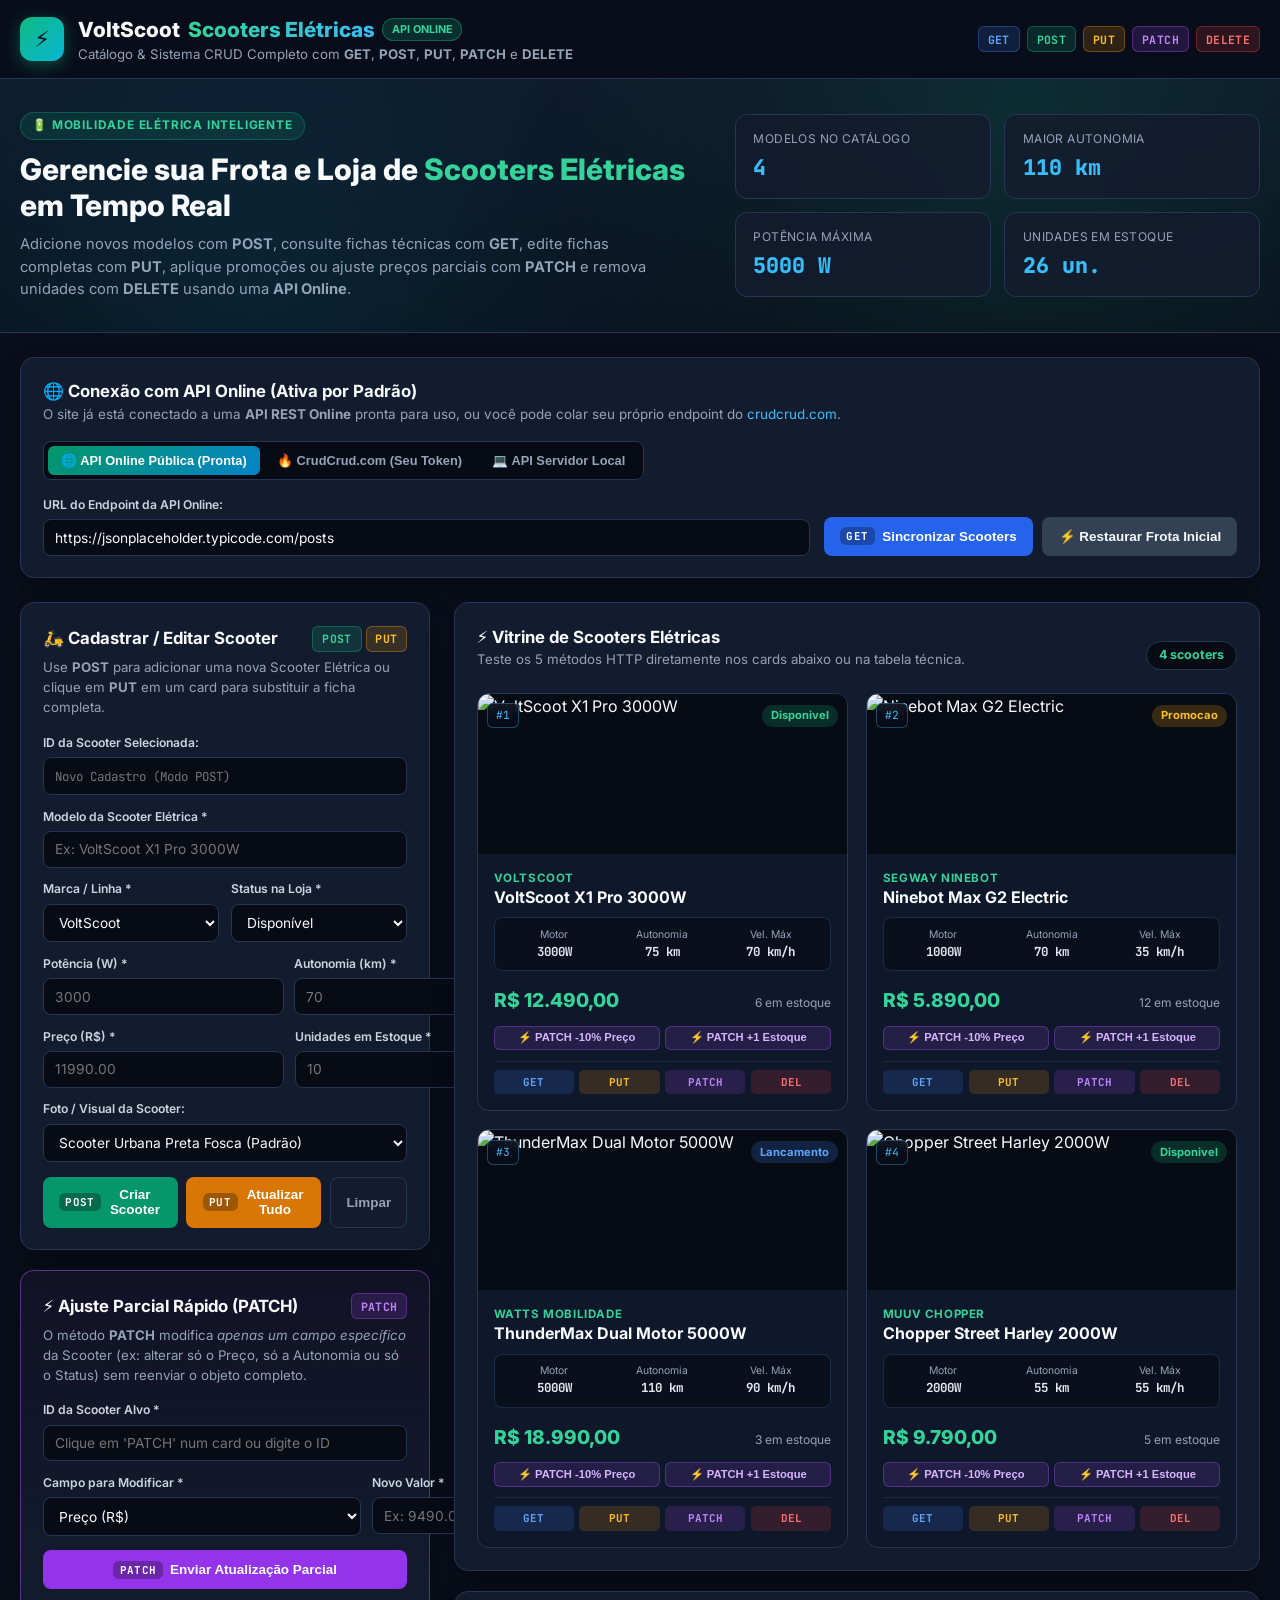
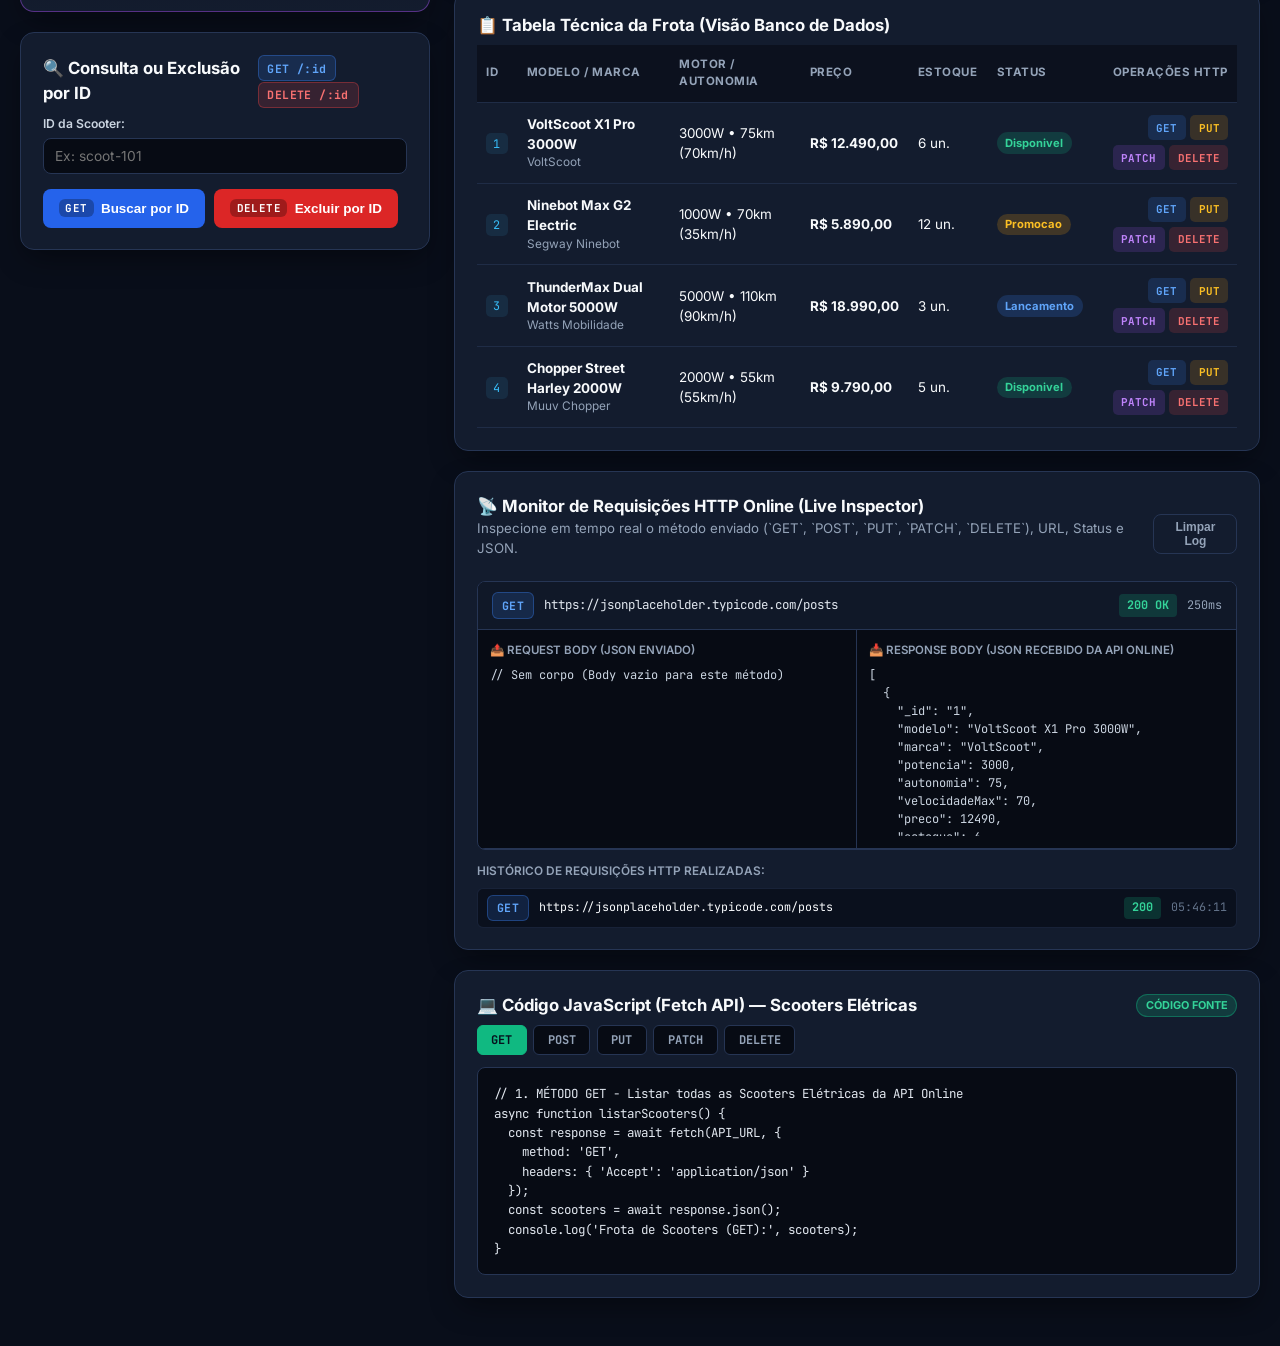
==== index.html @ 4dda9c73 "comitei" ====
<!DOCTYPE html>
<html lang="pt-BR">
<head>
  <meta charset="UTF-8" />
  <meta name="viewport" content="width=device-width, initial-scale=1.0" />
  <title>VoltScoot ⚡ Scooters Elétricas | CRUD Online (GET, POST, PUT, PATCH, DELETE)</title>
  <link rel="stylesheet" href="style.css" />
  <link rel="preconnect" href="https://fonts.googleapis.com">
  <link rel="preconnect" href="https://fonts.gstatic.com" crossorigin>
  <link href="https://fonts.googleapis.com/css2?family=Inter:wght@400;500;600;700;800&family=JetBrains+Mono:wght@400;500;600;700&display=swap" rel="stylesheet">
</head>
<body>
  <!-- Cabeçalho do Site de Scooters Elétricas -->
  <header class="topbar">
    <div class="container topbar-inner">
      <div class="brand">
        <div class="brand-logo">⚡</div>
        <div>
          <h1>VoltScoot <span class="brand-highlight">Scooters Elétricas</span> <span class="subtitle-badge">API ONLINE</span></h1>
          <p class="brand-desc">Catálogo & Sistema CRUD Completo com <strong>GET</strong>, <strong>POST</strong>, <strong>PUT</strong>, <strong>PATCH</strong> e <strong>DELETE</strong></p>
        </div>
      </div>
      <div class="method-pills">
        <span class="badge badge-get" title="Listar / Buscar Scooter">GET</span>
        <span class="badge badge-post" title="Cadastrar Nova Scooter">POST</span>
        <span class="badge badge-put" title="Atualizar Scooter Completa">PUT</span>
        <span class="badge badge-patch" title="Atualizar Apenas 1 Campo">PATCH</span>
        <span class="badge badge-delete" title="Excluir Scooter">DELETE</span>
      </div>
    </div>
  </header>

  <!-- Hero Section: Scooters Elétricas + Indicadores -->
  <section class="hero-banner">
    <div class="container hero-grid">
      <div class="hero-text">
        <span class="hero-tag">🔋 MOBILIDADE ELÉTRICA INTELIGENTE</span>
        <h2>Gerencie sua Frota e Loja de <span>Scooters Elétricas</span> em Tempo Real</h2>
        <p>
          Adicione novos modelos com <strong>POST</strong>, consulte fichas técnicas com <strong>GET</strong>, edite fichas completas com <strong>PUT</strong>, aplique promoções ou ajuste preços parciais com <strong>PATCH</strong> e remova unidades com <strong>DELETE</strong> usando uma <strong>API Online</strong>.
        </p>
      </div>
      <div class="hero-stats">
        <div class="stat-box">
          <span class="stat-label">Modelos no Catálogo</span>
          <strong class="stat-value" id="statTotalModelos">0</strong>
        </div>
        <div class="stat-box">
          <span class="stat-label">Maior Autonomia</span>
          <strong class="stat-value" id="statMaxAutonomia">0 km</strong>
        </div>
        <div class="stat-box">
          <span class="stat-label">Potência Máxima</span>
          <strong class="stat-value" id="statMaxPotencia">0 W</strong>
        </div>
        <div class="stat-box">
          <span class="stat-label">Unidades em Estoque</span>
          <strong class="stat-value" id="statTotalEstoque">0 un.</strong>
        </div>
      </div>
    </div>
  </section>

  <main class="container main-content">
    <!-- Painel de Configuração da API Online -->
    <section class="card config-card">
      <div class="config-header">
        <div>
          <h2>🌐 Conexão com API Online (Ativa por Padrão)</h2>
          <p>O site já está conectado a uma <strong>API REST Online</strong> pronta para uso, ou você pode colar seu próprio endpoint do <a href="https://crudcrud.com" target="_blank" rel="noopener">crudcrud.com</a>.</p>
        </div>
        <div class="mode-selector">
          <button type="button" class="mode-btn active" id="btnModeOnline" onclick="selecionarModoAPI('online')">
            🌐 API Online Pública (Pronta)
          </button>
          <button type="button" class="mode-btn" id="btnModeCrudCrud" onclick="selecionarModoAPI('crudcrud')">
            🔥 CrudCrud.com (Seu Token)
          </button>
          <button type="button" class="mode-btn" id="btnModeLocal" onclick="selecionarModoAPI('local')">
            💻 API Servidor Local
          </button>
        </div>
      </div>

      <div class="config-controls">
        <div class="input-group url-group">
          <label for="apiUrlInput">URL do Endpoint da API Online:</label>
          <input
            type="text"
            id="apiUrlInput"
            value="https://jsonplaceholder.typicode.com/posts"
            placeholder="Ex: https://crudcrud.com/api/SEU_TOKEN_AQUI/scooters"
          />
        </div>
        <div class="config-actions">
          <button type="button" class="btn btn-get" onclick="executarGETTodos()">
            <span class="badge badge-get">GET</span> Sincronizar Scooters
          </button>
          <button type="button" class="btn btn-secondary" onclick="popularScootersExemplo()">
            ⚡ Restaurar Frota Inicial
          </button>
        </div>
      </div>

      <div id="crudcrudHelp" class="help-banner hidden">
        <strong>🔥 Como usar sua chave do CrudCrud.com:</strong>
        1. Abra <a href="https://crudcrud.com" target="_blank" rel="noopener">https://crudcrud.com</a> e copie a URL gerada automaticamente.
        2. Cole no campo acima adicionando <code>/scooters</code> ao final (ex: <code>https://crudcrud.com/api/9f8e7d6c5b.../scooters</code>).
        3. Clique em <strong>⚡ Restaurar Frota Inicial</strong> para cadastrar as Scooters Elétricas na nuvem via <code>POST</code>!
      </div>
    </section>

    <!-- Grid Principal: Formulários à esquerda + Catálogo de Scooters e Console à direita -->
    <div class="workspace-grid">
      <!-- Coluna Esquerda: Operações POST, PUT, PATCH, GET ID, DELETE -->
      <div class="forms-column">
        
        <!-- Card 1: POST & PUT (Cadastrar ou Atualizar Scooter Completa) -->
        <section class="card">
          <div class="card-header">
            <h2>🛵 Cadastrar / Editar Scooter</h2>
            <div class="header-badges">
              <span class="badge badge-post">POST</span>
              <span class="badge badge-put">PUT</span>
            </div>
          </div>
          <p class="card-subtitle">
            Use <strong>POST</strong> para adicionar uma nova Scooter Elétrica ou clique em <strong>PUT</strong> em um card para substituir a ficha completa.
          </p>

          <form id="crudForm" onsubmit="event.preventDefault()">
            <input type="hidden" id="itemId" />

            <div class="form-row">
              <div class="input-group">
                <label for="idDisplay">ID da Scooter Selecionada:</label>
                <input type="text" id="idDisplay" placeholder="Novo Cadastro (Modo POST)" readonly class="readonly-input" />
              </div>
            </div>

            <div class="form-row">
              <div class="input-group">
                <label for="modelo">Modelo da Scooter Elétrica *</label>
                <input type="text" id="modelo" placeholder="Ex: VoltScoot X1 Pro 3000W" required />
              </div>
            </div>

            <div class="form-row two-cols">
              <div class="input-group">
                <label for="marca">Marca / Linha *</label>
                <select id="marca" required>
                  <option value="VoltScoot">VoltScoot</option>
                  <option value="Xiaomi Mi Electric">Xiaomi Mi Electric</option>
                  <option value="Segway Ninebot">Segway Ninebot</option>
                  <option value="Watts Mobilidade">Watts Mobilidade</option>
                  <option value="Muuv Chopper">Muuv Chopper</option>
                </select>
              </div>
              <div class="input-group">
                <label for="status">Status na Loja *</label>
                <select id="status" required>
                  <option value="Disponivel">Disponível</option>
                  <option value="Promocao">Em Promoção</option>
                  <option value="Lancamento">Lançamento</option>
                  <option value="Esgotada">Esgotada</option>
                </select>
              </div>
            </div>

            <div class="form-row three-cols">
              <div class="input-group">
                <label for="potencia">Potência (W) *</label>
                <input type="number" id="potencia" step="50" min="100" placeholder="3000" required />
              </div>
              <div class="input-group">
                <label for="autonomia">Autonomia (km) *</label>
                <input type="number" id="autonomia" step="1" min="5" placeholder="70" required />
              </div>
              <div class="input-group">
                <label for="velocidadeMax">Vel. Máx (km/h) *</label>
                <input type="number" id="velocidadeMax" step="1" min="10" placeholder="75" required />
              </div>
            </div>

            <div class="form-row two-cols">
              <div class="input-group">
                <label for="preco">Preço (R$) *</label>
                <input type="number" id="preco" step="0.01" min="0" placeholder="11990.00" required />
              </div>
              <div class="input-group">
                <label for="estoque">Unidades em Estoque *</label>
                <input type="number" id="estoque" step="1" min="0" placeholder="10" required />
              </div>
            </div>

            <div class="form-row">
              <div class="input-group">
                <label for="imagem">Foto / Visual da Scooter:</label>
                <select id="imagem">
                  <option value="https://images.unsplash.com/photo-1558981806-ec527fa84c39?auto=format&fit=crop&w=700&q=80">Scooter Urbana Preta Fosca (Padrão)</option>
                  <option value="https://images.unsplash.com/photo-1571068316344-75bc76f77890?auto=format&fit=crop&w=700&q=80">Patinete / Scooter Compacta Street</option>
                  <option value="https://images.unsplash.com/photo-1568772585407-9361f9bf3a87?auto=format&fit=crop&w=700&q=80">Scooter Esportiva Alta Potência</option>
                  <option value="https://images.unsplash.com/photo-1591637333184-19aa84b3e01f?auto=format&fit=crop&w=700&q=80">Scooter Retrô Elétrica</option>
                </select>
              </div>
            </div>

            <div class="form-actions">
              <button type="button" class="btn btn-post" onclick="executarPOST()">
                <span class="badge badge-post">POST</span> Criar Scooter
              </button>
              <button type="button" class="btn btn-put" onclick="executarPUT()">
                <span class="badge badge-put">PUT</span> Atualizar Tudo
              </button>
              <button type="button" class="btn btn-ghost" onclick="limparFormulario()">
                Limpar
              </button>
            </div>
          </form>
        </section>

        <!-- Card 2: PATCH (Atualização Parcial de 1 Campo da Scooter) -->
        <section class="card patch-card">
          <div class="card-header">
            <h2>⚡ Ajuste Parcial Rápido (PATCH)</h2>
            <span class="badge badge-patch">PATCH</span>
          </div>
          <p class="card-subtitle">
            O método <strong>PATCH</strong> modifica <em>apenas um campo específico</em> da Scooter (ex: alterar só o Preço, só a Autonomia ou só o Status) sem reenviar o objeto completo.
          </p>

          <form id="patchForm" onsubmit="event.preventDefault(); executarPATCH();">
            <div class="form-row">
              <div class="input-group">
                <label for="patchId">ID da Scooter Alvo *</label>
                <input type="text" id="patchId" placeholder="Clique em 'PATCH' num card ou digite o ID" required />
              </div>
            </div>

            <div class="form-row two-cols">
              <div class="input-group">
                <label for="patchCampo">Campo para Modificar *</label>
                <select id="patchCampo" onchange="atualizarPlaceholderPatch()">
                  <option value="preco">Preço (R$)</option>
                  <option value="estoque">Estoque (Unidades)</option>
                  <option value="status">Status (Disponivel / Promocao / Esgotada)</option>
                  <option value="autonomia">Autonomia da Bateria (km)</option>
                  <option value="potencia">Potência do Motor (W)</option>
                  <option value="velocidadeMax">Velocidade Máxima (km/h)</option>
                  <option value="modelo">Nome do Modelo</option>
                </select>
              </div>
              <div class="input-group">
                <label for="patchValor">Novo Valor *</label>
                <input type="text" id="patchValor" placeholder="Ex: 9490.00" required />
              </div>
            </div>

            <div class="form-actions">
              <button type="submit" class="btn btn-patch full-width">
                <span class="badge badge-patch">PATCH</span> Enviar Atualização Parcial
              </button>
            </div>
          </form>
        </section>

        <!-- Card 3: Busca GET por ID e Exclusão DELETE por ID -->
        <section class="card">
          <div class="card-header">
            <h2>🔍 Consulta ou Exclusão por ID</h2>
            <div class="header-badges">
              <span class="badge badge-get">GET /:id</span>
              <span class="badge badge-delete">DELETE /:id</span>
            </div>
          </div>
          <div class="form-row">
            <div class="input-group">
              <label for="buscaIdInput">ID da Scooter:</label>
              <input type="text" id="buscaIdInput" placeholder="Ex: scoot-101" />
            </div>
          </div>
          <div class="form-actions">
            <button type="button" class="btn btn-get" onclick="executarGETPorId()">
              <span class="badge badge-get">GET</span> Buscar por ID
            </button>
            <button type="button" class="btn btn-delete" onclick="executarDELETEPorInput()">
              <span class="badge badge-delete">DELETE</span> Excluir por ID
            </button>
          </div>
        </section>
      </div>

      <!-- Coluna Direita: Vitrine de Scooters Elétricas + Tabela + Console HTTP -->
      <div class="data-column">
        
        <!-- Vitrine de Cards das Scooters Elétricas -->
        <section class="card">
          <div class="card-header">
            <div>
              <h2>⚡ Vitrine de Scooters Elétricas</h2>
              <p class="card-subtitle">Teste os 5 métodos HTTP diretamente nos cards abaixo ou na tabela técnica.</p>
            </div>
            <span class="counter-pill" id="totalRegistros">0 scooters</span>
          </div>

          <div id="scootersGrid" class="scooters-grid">
            <!-- Renderizado dinamicamente via JS -->
          </div>
        </section>

        <!-- Tabela Técnica Resumida -->
        <section class="card table-card">
          <div class="card-header">
            <h2>📋 Tabela Técnica da Frota (Visão Banco de Dados)</h2>
          </div>
          <div class="table-responsive">
            <table class="crud-table">
              <thead>
                <tr>
                  <th>ID</th>
                  <th>Modelo / Marca</th>
                  <th>Motor / Autonomia</th>
                  <th>Preço</th>
                  <th>Estoque</th>
                  <th>Status</th>
                  <th class="text-right">Operações HTTP</th>
                </tr>
              </thead>
              <tbody id="tabelaCorpo">
                <tr>
                  <td colspan="7" class="empty-state">Carregando frota de scooters...</td>
                </tr>
              </tbody>
            </table>
          </div>
        </section>

        <!-- Inspetor / Console de Requisições HTTP Online -->
        <section class="card console-card">
          <div class="card-header">
            <div>
              <h2>📡 Monitor de Requisições HTTP Online (Live Inspector)</h2>
              <p class="card-subtitle">Inspecione em tempo real o método enviado (`GET`, `POST`, `PUT`, `PATCH`, `DELETE`), URL, Status e JSON.</p>
            </div>
            <button type="button" class="btn btn-ghost btn-sm" onclick="limparLogHTTP()">Limpar Log</button>
          </div>

          <div class="http-inspector">
            <div class="http-meta">
              <span class="badge badge-get" id="logMethod">GET</span>
              <code class="http-url" id="logUrl">https://...</code>
              <span class="http-status status-ok" id="logStatus">200 OK</span>
              <span class="http-time" id="logTime">0ms</span>
            </div>
            <div class="http-panes">
              <div class="http-pane">
                <div class="pane-title">📤 Request Body (JSON Enviado)</div>
                <pre id="logReqBody">// Nenhuma requisição com body enviada ainda</pre>
              </div>
              <div class="http-pane">
                <div class="pane-title">📥 Response Body (JSON Recebido da API Online)</div>
                <pre id="logResBody">// Aguardando resposta...</pre>
              </div>
            </div>
          </div>

          <div class="history-header">Histórico de Requisições HTTP Realizadas:</div>
          <div class="http-history" id="httpHistoryList"></div>
        </section>

        <!-- Aba de Código JavaScript dos 5 Métodos -->
        <section class="card code-reference-card">
          <div class="card-header">
            <h2>💻 Código JavaScript (Fetch API) — Scooters Elétricas</h2>
            <span class="subtitle-badge">Código Fonte</span>
          </div>
          <div class="code-tabs">
            <button class="code-tab active" onclick="mostrarCodigoExemplo('GET', this)">GET</button>
            <button class="code-tab" onclick="mostrarCodigoExemplo('POST', this)">POST</button>
            <button class="code-tab" onclick="mostrarCodigoExemplo('PUT', this)">PUT</button>
            <button class="code-tab" onclick="mostrarCodigoExemplo('PATCH', this)">PATCH</button>
            <button class="code-tab" onclick="mostrarCodigoExemplo('DELETE', this)">DELETE</button>
          </div>
          <pre class="code-preview" id="codePreviewBox"></pre>
        </section>
      </div>
    </div>
  </main>

  <!-- Toast de Notificação -->
  <div id="toastContainer" class="toast-container"></div>

  <script src="script.js"></script>
</body>
</html>
---- style.css ----
:root {
  --bg-body: #090e1a;
  --bg-card: #131c2e;
  --bg-card-alt: #0f172a;
  --bg-input: #070b14;
  --border-color: #263554;
  --text-main: #f8fafc;
  --text-muted: #94a3b8;
  --electric-green: #10b981;
  --electric-cyan: #06b6d4;

  /* Cores Oficiais dos Métodos HTTP */
  --get-color: #3b82f6;
  --get-bg: rgba(59, 130, 246, 0.16);
  --post-color: #10b981;
  --post-bg: rgba(16, 185, 129, 0.16);
  --put-color: #f59e0b;
  --put-bg: rgba(245, 158, 11, 0.16);
  --patch-color: #a855f7;
  --patch-bg: rgba(168, 85, 247, 0.16);
  --delete-color: #ef4444;
  --delete-bg: rgba(239, 68, 68, 0.16);

  --radius: 14px;
  --radius-sm: 8px;
  --shadow: 0 12px 30px -6px rgba(0, 0, 0, 0.45);
}

* {
  box-sizing: border-box;
  margin: 0;
  padding: 0;
}

body {
  font-family: 'Inter', system-ui, -apple-system, sans-serif;
  background-color: var(--bg-body);
  color: var(--text-main);
  line-height: 1.5;
  padding-bottom: 3rem;
}

a {
  color: #38bdf8;
  text-decoration: none;
}

a:hover {
  text-decoration: underline;
}

.container {
  max-width: 1400px;
  margin: 0 auto;
  padding: 0 1.25rem;
}

/* Topbar */
.topbar {
  background: rgba(9, 14, 26, 0.92);
  border-bottom: 1px solid var(--border-color);
  backdrop-filter: blur(12px);
  position: sticky;
  top: 0;
  z-index: 100;
  padding: 0.85rem 0;
}

.topbar-inner {
  display: flex;
  align-items: center;
  justify-content: space-between;
  flex-wrap: wrap;
  gap: 1rem;
}

.brand {
  display: flex;
  align-items: center;
  gap: 0.9rem;
}

.brand-logo {
  background: linear-gradient(135deg, #10b981, #06b6d4);
  color: #06121e;
  font-size: 1.4rem;
  width: 44px;
  height: 44px;
  display: flex;
  align-items: center;
  justify-content: center;
  border-radius: 12px;
  box-shadow: 0 4px 16px rgba(16, 185, 129, 0.4);
}

.brand h1 {
  font-size: 1.3rem;
  font-weight: 800;
  display: flex;
  align-items: center;
  gap: 0.45rem;
  flex-wrap: wrap;
}

.brand-highlight {
  background: linear-gradient(90deg, #34d399, #38bdf8);
  -webkit-background-clip: text;
  -webkit-text-fill-color: transparent;
}

.brand-desc {
  font-size: 0.83rem;
  color: var(--text-muted);
}

.subtitle-badge {
  font-size: 0.68rem;
  background: rgba(16, 185, 129, 0.2);
  color: #34d399;
  border: 1px solid rgba(16, 185, 129, 0.4);
  padding: 0.15rem 0.55rem;
  border-radius: 999px;
  font-weight: 700;
  text-transform: uppercase;
}

/* Hero Banner Scooters */
.hero-banner {
  background: radial-gradient(circle at 80% 20%, rgba(16, 185, 129, 0.15), transparent 45%),
              radial-gradient(circle at 20% 80%, rgba(6, 182, 212, 0.12), transparent 50%),
              linear-gradient(180deg, #0d1526 0%, var(--bg-body) 100%);
  border-bottom: 1px solid var(--border-color);
  padding: 2rem 0;
}

.hero-grid {
  display: grid;
  grid-template-columns: 1.3fr 1fr;
  gap: 2rem;
  align-items: center;
}

@media (max-width: 960px) {
  .hero-grid {
    grid-template-columns: 1fr;
  }
}

.hero-tag {
  display: inline-block;
  font-size: 0.74rem;
  font-weight: 700;
  letter-spacing: 0.8px;
  color: #34d399;
  background: rgba(16, 185, 129, 0.12);
  border: 1px solid rgba(16, 185, 129, 0.3);
  padding: 0.25rem 0.7rem;
  border-radius: 999px;
  margin-bottom: 0.75rem;
}

.hero-text h2 {
  font-size: 1.85rem;
  font-weight: 800;
  line-height: 1.2;
  margin-bottom: 0.65rem;
}

.hero-text h2 span {
  color: #34d399;
}

.hero-text p {
  color: var(--text-muted);
  font-size: 0.92rem;
  max-width: 640px;
}

.hero-stats {
  display: grid;
  grid-template-columns: repeat(2, 1fr);
  gap: 0.85rem;
}

.stat-box {
  background: rgba(19, 28, 46, 0.85);
  border: 1px solid var(--border-color);
  padding: 0.9rem 1.1rem;
  border-radius: 12px;
  display: flex;
  flex-direction: column;
  gap: 0.2rem;
}

.stat-label {
  font-size: 0.75rem;
  color: var(--text-muted);
  text-transform: uppercase;
  letter-spacing: 0.4px;
}

.stat-value {
  font-size: 1.35rem;
  font-weight: 800;
  color: #38bdf8;
  font-family: 'JetBrains Mono', monospace;
}

/* Badges de Métodos HTTP */
.method-pills {
  display: flex;
  gap: 0.45rem;
  flex-wrap: wrap;
}

.badge {
  font-family: 'JetBrains Mono', monospace;
  font-size: 0.72rem;
  font-weight: 700;
  padding: 0.22rem 0.55rem;
  border-radius: 6px;
  letter-spacing: 0.4px;
  display: inline-flex;
  align-items: center;
  justify-content: center;
  border: 1px solid transparent;
}

.badge-get {
  background: var(--get-bg);
  color: #60a5fa;
  border-color: rgba(59, 130, 246, 0.35);
}

.badge-post {
  background: var(--post-bg);
  color: #34d399;
  border-color: rgba(16, 185, 129, 0.35);
}

.badge-put {
  background: var(--put-bg);
  color: #fbbf24;
  border-color: rgba(245, 158, 11, 0.35);
}

.badge-patch {
  background: var(--patch-bg);
  color: #c084fc;
  border-color: rgba(168, 85, 247, 0.35);
}

.badge-delete {
  background: var(--delete-bg);
  color: #f87171;
  border-color: rgba(239, 68, 68, 0.35);
}

/* Main Content */
.main-content {
  margin-top: 1.5rem;
  display: flex;
  flex-direction: column;
  gap: 1.5rem;
}

.card {
  background: var(--bg-card);
  border: 1px solid var(--border-color);
  border-radius: var(--radius);
  padding: 1.35rem;
  box-shadow: var(--shadow);
}

.patch-card {
  border-color: rgba(168, 85, 247, 0.45);
  background: linear-gradient(180deg, rgba(168, 85, 247, 0.06) 0%, var(--bg-card) 100%);
}

.card-header {
  display: flex;
  align-items: center;
  justify-content: space-between;
  gap: 0.75rem;
  margin-bottom: 0.4rem;
}

.card-header h2 {
  font-size: 1.05rem;
  font-weight: 700;
}

.card-subtitle {
  font-size: 0.83rem;
  color: var(--text-muted);
  margin-bottom: 1rem;
}

/* Configuração da API */
.config-header {
  display: flex;
  align-items: center;
  justify-content: space-between;
  flex-wrap: wrap;
  gap: 1rem;
  margin-bottom: 1rem;
}

.config-header h2 {
  font-size: 1.05rem;
}

.config-header p {
  font-size: 0.84rem;
  color: var(--text-muted);
}

.mode-selector {
  display: flex;
  background: var(--bg-input);
  padding: 0.25rem;
  border-radius: var(--radius-sm);
  border: 1px solid var(--border-color);
  flex-wrap: wrap;
  gap: 0.2rem;
}

.mode-btn {
  background: transparent;
  color: var(--text-muted);
  border: none;
  padding: 0.45rem 0.85rem;
  font-size: 0.8rem;
  font-weight: 600;
  border-radius: 6px;
  cursor: pointer;
  transition: all 0.2s;
}

.mode-btn.active {
  background: linear-gradient(135deg, #059669, #0284c7);
  color: #fff;
}

.config-controls {
  display: flex;
  align-items: flex-end;
  gap: 0.85rem;
  flex-wrap: wrap;
}

.url-group {
  flex: 1;
  min-width: 280px;
}

.config-actions {
  display: flex;
  gap: 0.6rem;
  flex-wrap: wrap;
}

.help-banner {
  margin-top: 0.9rem;
  padding: 0.75rem 1rem;
  background: rgba(16, 185, 129, 0.1);
  border: 1px solid rgba(16, 185, 129, 0.35);
  border-radius: var(--radius-sm);
  font-size: 0.82rem;
  color: #cbd5e1;
}

.help-banner.hidden {
  display: none;
}

.help-banner code {
  font-family: 'JetBrains Mono', monospace;
  background: rgba(15, 23, 42, 0.7);
  padding: 0.1rem 0.35rem;
  border-radius: 4px;
  color: #34d399;
}

/* Grid Principal */
.workspace-grid {
  display: grid;
  grid-template-columns: 410px 1fr;
  gap: 1.5rem;
  align-items: start;
}

@media (max-width: 1080px) {
  .workspace-grid {
    grid-template-columns: 1fr;
  }
}

.forms-column,
.data-column {
  display: flex;
  flex-direction: column;
  gap: 1.25rem;
}

/* Formulários */
.form-row {
  margin-bottom: 0.8rem;
}

.form-row.two-cols {
  display: grid;
  grid-template-columns: 1fr 1fr;
  gap: 0.7rem;
}

.form-row.three-cols {
  display: grid;
  grid-template-columns: 1fr 1fr 1fr;
  gap: 0.6rem;
}

.input-group {
  display: flex;
  flex-direction: column;
  gap: 0.32rem;
}

.input-group label {
  font-size: 0.76rem;
  font-weight: 600;
  color: #cbd5e1;
}

.input-group input,
.input-group select {
  background: var(--bg-input);
  border: 1px solid var(--border-color);
  color: var(--text-main);
  padding: 0.58rem 0.7rem;
  border-radius: var(--radius-sm);
  font-size: 0.86rem;
  font-family: inherit;
  outline: none;
  transition: border-color 0.2s, box-shadow 0.2s;
}

.input-group input:focus,
.input-group select:focus {
  border-color: #10b981;
  box-shadow: 0 0 0 3px rgba(16, 185, 129, 0.2);
}

.readonly-input {
  color: var(--text-muted) !important;
  font-family: 'JetBrains Mono', monospace !important;
  font-size: 0.78rem !important;
  cursor: not-allowed;
}

/* Botões */
.form-actions {
  display: flex;
  gap: 0.55rem;
  flex-wrap: wrap;
  margin-top: 0.9rem;
}

.btn {
  display: inline-flex;
  align-items: center;
  justify-content: center;
  gap: 0.45rem;
  padding: 0.6rem 0.95rem;
  border-radius: var(--radius-sm);
  font-size: 0.84rem;
  font-weight: 600;
  border: 1px solid transparent;
  cursor: pointer;
  transition: all 0.18s ease;
  color: #fff;
}

.btn:hover {
  transform: translateY(-1px);
  filter: brightness(1.08);
}

.btn .badge {
  background: rgba(0, 0, 0, 0.28);
  color: #fff;
  border: none;
  padding: 0.12rem 0.4rem;
  font-size: 0.68rem;
}

.btn-get {
  background: #2563eb;
}

.btn-post {
  background: #059669;
  flex: 1;
}

.btn-put {
  background: #d97706;
  flex: 1;
}

.btn-patch {
  background: #9333ea;
}

.btn-delete {
  background: #dc2626;
}

.btn-secondary {
  background: #334155;
  color: #f8fafc;
}

.btn-ghost {
  background: transparent;
  border-color: var(--border-color);
  color: var(--text-muted);
}

.btn-ghost:hover {
  color: var(--text-main);
  border-color: #64748b;
}

.btn-sm {
  padding: 0.32rem 0.6rem;
  font-size: 0.75rem;
}

.full-width {
  width: 100%;
}

/* Vitrine de Cards de Scooters Elétricas */
.scooters-grid {
  display: grid;
  grid-template-columns: repeat(auto-fill, minmax(275px, 1fr));
  gap: 1.1rem;
}

.scooter-card {
  background: var(--bg-card-alt);
  border: 1px solid var(--border-color);
  border-radius: 12px;
  overflow: hidden;
  display: flex;
  flex-direction: column;
  transition: transform 0.2s, border-color 0.2s;
}

.scooter-card:hover {
  transform: translateY(-3px);
  border-color: rgba(16, 185, 129, 0.5);
}

.scooter-img-wrap {
  position: relative;
  height: 160px;
  background: #070b14;
  overflow: hidden;
}

.scooter-img-wrap img {
  width: 100%;
  height: 100%;
  object-fit: cover;
}

.scooter-top-badges {
  position: absolute;
  top: 0.6rem;
  left: 0.6rem;
  right: 0.6rem;
  display: flex;
  justify-content: space-between;
  align-items: center;
}

.scooter-id-tag {
  font-family: 'JetBrains Mono', monospace;
  font-size: 0.7rem;
  background: rgba(9, 14, 26, 0.85);
  color: #38bdf8;
  padding: 0.2rem 0.5rem;
  border-radius: 6px;
  border: 1px solid rgba(56, 189, 248, 0.35);
  backdrop-filter: blur(4px);
}

.scooter-body {
  padding: 1rem;
  display: flex;
  flex-direction: column;
  gap: 0.65rem;
  flex: 1;
}

.scooter-brand {
  font-size: 0.72rem;
  text-transform: uppercase;
  letter-spacing: 0.6px;
  color: #34d399;
  font-weight: 700;
}

.scooter-title {
  font-size: 1rem;
  font-weight: 700;
  color: var(--text-main);
  line-height: 1.25;
}

.scooter-specs {
  display: grid;
  grid-template-columns: repeat(3, 1fr);
  gap: 0.4rem;
  background: rgba(7, 11, 20, 0.65);
  padding: 0.55rem;
  border-radius: 8px;
  border: 1px solid rgba(38, 53, 84, 0.7);
}

.spec-item {
  display: flex;
  flex-direction: column;
  align-items: center;
  text-align: center;
}

.spec-label {
  font-size: 0.65rem;
  color: var(--text-muted);
}

.spec-val {
  font-family: 'JetBrains Mono', monospace;
  font-size: 0.78rem;
  font-weight: 700;
  color: #e2e8f0;
}

.scooter-price-row {
  display: flex;
  align-items: baseline;
  justify-content: space-between;
  margin-top: auto;
  padding-top: 0.3rem;
}

.scooter-price {
  font-size: 1.2rem;
  font-weight: 800;
  color: #34d399;
}

.scooter-stock {
  font-size: 0.75rem;
  color: var(--text-muted);
}

.scooter-quick-patch {
  display: flex;
  gap: 0.35rem;
  flex-wrap: wrap;
}

.quick-patch-btn {
  flex: 1;
  font-size: 0.7rem;
  font-weight: 600;
  padding: 0.3rem 0.45rem;
  border-radius: 6px;
  background: rgba(168, 85, 247, 0.14);
  color: #d8b4fe;
  border: 1px solid rgba(168, 85, 247, 0.35);
  cursor: pointer;
  transition: all 0.15s;
}

.quick-patch-btn:hover {
  background: rgba(168, 85, 247, 0.28);
}

.scooter-actions {
  display: grid;
  grid-template-columns: repeat(4, 1fr);
  gap: 0.35rem;
  padding-top: 0.5rem;
  border-top: 1px solid rgba(38, 53, 84, 0.6);
}

/* Tabela */
.counter-pill {
  background: #070b14;
  border: 1px solid var(--border-color);
  padding: 0.25rem 0.75rem;
  border-radius: 999px;
  font-size: 0.78rem;
  font-weight: 700;
  color: #34d399;
}

.table-responsive {
  overflow-x: auto;
}

.crud-table {
  width: 100%;
  border-collapse: collapse;
  font-size: 0.84rem;
}

.crud-table th,
.crud-table td {
  padding: 0.7rem 0.6rem;
  text-align: left;
  border-bottom: 1px solid rgba(38, 53, 84, 0.65);
}

.crud-table th {
  font-size: 0.72rem;
  text-transform: uppercase;
  letter-spacing: 0.5px;
  color: var(--text-muted);
  background: rgba(7, 11, 20, 0.6);
}

.id-cell {
  font-family: 'JetBrains Mono', monospace;
  font-size: 0.74rem;
  color: #38bdf8;
  background: rgba(56, 189, 248, 0.1);
  padding: 0.18rem 0.45rem;
  border-radius: 5px;
  cursor: pointer;
}

.status-pill {
  display: inline-block;
  padding: 0.15rem 0.55rem;
  border-radius: 999px;
  font-size: 0.7rem;
  font-weight: 700;
}

.status-Disponivel {
  background: rgba(16, 185, 129, 0.2);
  color: #34d399;
}

.status-Promocao {
  background: rgba(245, 158, 11, 0.2);
  color: #fbbf24;
}

.status-Lancamento {
  background: rgba(59, 130, 246, 0.2);
  color: #60a5fa;
}

.status-Esgotada {
  background: rgba(239, 68, 68, 0.2);
  color: #f87171;
}

.text-right {
  text-align: right !important;
}

.action-group {
  display: flex;
  justify-content: flex-end;
  gap: 0.3rem;
  flex-wrap: wrap;
}

.action-btn {
  font-family: 'JetBrains Mono', monospace;
  font-size: 0.68rem;
  font-weight: 700;
  padding: 0.28rem 0.45rem;
  border-radius: 5px;
  cursor: pointer;
  border: 1px solid transparent;
  transition: all 0.15s;
}

.action-btn:hover {
  transform: scale(1.04);
}

.empty-state {
  text-align: center !important;
  padding: 2rem !important;
  color: var(--text-muted);
}

/* Console HTTP */
.http-inspector {
  background: var(--bg-input);
  border: 1px solid var(--border-color);
  border-radius: var(--radius-sm);
  overflow: hidden;
}

.http-meta {
  display: flex;
  align-items: center;
  gap: 0.65rem;
  padding: 0.65rem 0.9rem;
  background: rgba(19, 28, 46, 0.8);
  border-bottom: 1px solid var(--border-color);
  flex-wrap: wrap;
}

.http-url {
  font-family: 'JetBrains Mono', monospace;
  font-size: 0.78rem;
  color: #e2e8f0;
  flex: 1;
  word-break: break-all;
}

.http-status {
  font-family: 'JetBrains Mono', monospace;
  font-size: 0.74rem;
  font-weight: 700;
  padding: 0.15rem 0.5rem;
  border-radius: 4px;
}

.status-ok {
  background: rgba(16, 185, 129, 0.2);
  color: #34d399;
}

.status-err {
  background: rgba(239, 68, 68, 0.2);
  color: #f87171;
}

.http-time {
  font-family: 'JetBrains Mono', monospace;
  font-size: 0.74rem;
  color: var(--text-muted);
}

.http-panes {
  display: grid;
  grid-template-columns: 1fr 1fr;
  border-bottom: 1px solid var(--border-color);
}

@media (max-width: 720px) {
  .http-panes {
    grid-template-columns: 1fr;
  }
}

.http-pane {
  padding: 0.75rem;
  border-right: 1px solid var(--border-color);
}

.http-pane:last-child {
  border-right: none;
}

.pane-title {
  font-size: 0.72rem;
  font-weight: 600;
  color: var(--text-muted);
  margin-bottom: 0.4rem;
  text-transform: uppercase;
}

.http-pane pre {
  font-family: 'JetBrains Mono', monospace;
  font-size: 0.75rem;
  color: #cbd5e1;
  max-height: 170px;
  overflow: auto;
  white-space: pre-wrap;
  word-break: break-word;
}

.history-header {
  font-size: 0.74rem;
  font-weight: 600;
  color: var(--text-muted);
  margin: 0.85rem 0 0.45rem;
  text-transform: uppercase;
}

.http-history {
  display: flex;
  flex-direction: column;
  gap: 0.35rem;
  max-height: 150px;
  overflow-y: auto;
}

.history-item {
  display: flex;
  align-items: center;
  gap: 0.6rem;
  font-family: 'JetBrains Mono', monospace;
  font-size: 0.73rem;
  padding: 0.35rem 0.6rem;
  background: rgba(7, 11, 20, 0.65);
  border-radius: 6px;
  border: 1px solid rgba(38, 53, 84, 0.5);
}

/* Aba de Código Fonte */
.code-tabs {
  display: flex;
  gap: 0.4rem;
  margin-bottom: 0.75rem;
  flex-wrap: wrap;
}

.code-tab {
  font-family: 'JetBrains Mono', monospace;
  font-size: 0.75rem;
  font-weight: 700;
  padding: 0.4rem 0.85rem;
  background: var(--bg-input);
  color: var(--text-muted);
  border: 1px solid var(--border-color);
  border-radius: 6px;
  cursor: pointer;
}

.code-tab.active {
  background: #10b981;
  color: #06121e;
  border-color: #10b981;
}

.code-preview {
  background: var(--bg-input);
  border: 1px solid var(--border-color);
  border-radius: var(--radius-sm);
  padding: 1rem;
  font-family: 'JetBrains Mono', monospace;
  font-size: 0.78rem;
  color: #e2e8f0;
  overflow-x: auto;
  line-height: 1.55;
}

/* Toasts */
.toast-container {
  position: fixed;
  bottom: 1.25rem;
  right: 1.25rem;
  display: flex;
  flex-direction: column;
  gap: 0.5rem;
  z-index: 9999;
}

.toast {
  background: #131c2e;
  border-left: 4px solid #10b981;
  color: #f8fafc;
  padding: 0.75rem 1rem;
  border-radius: 8px;
  box-shadow: 0 10px 25px rgba(0, 0, 0, 0.55);
  font-size: 0.84rem;
  display: flex;
  align-items: center;
  gap: 0.6rem;
  animation: slideIn 0.2s ease-out;
}

@keyframes slideIn {
  from {
    opacity: 0;
    transform: translateY(10px);
  }
  to {
    opacity: 1;
    transform: translateY(0);
  }
}
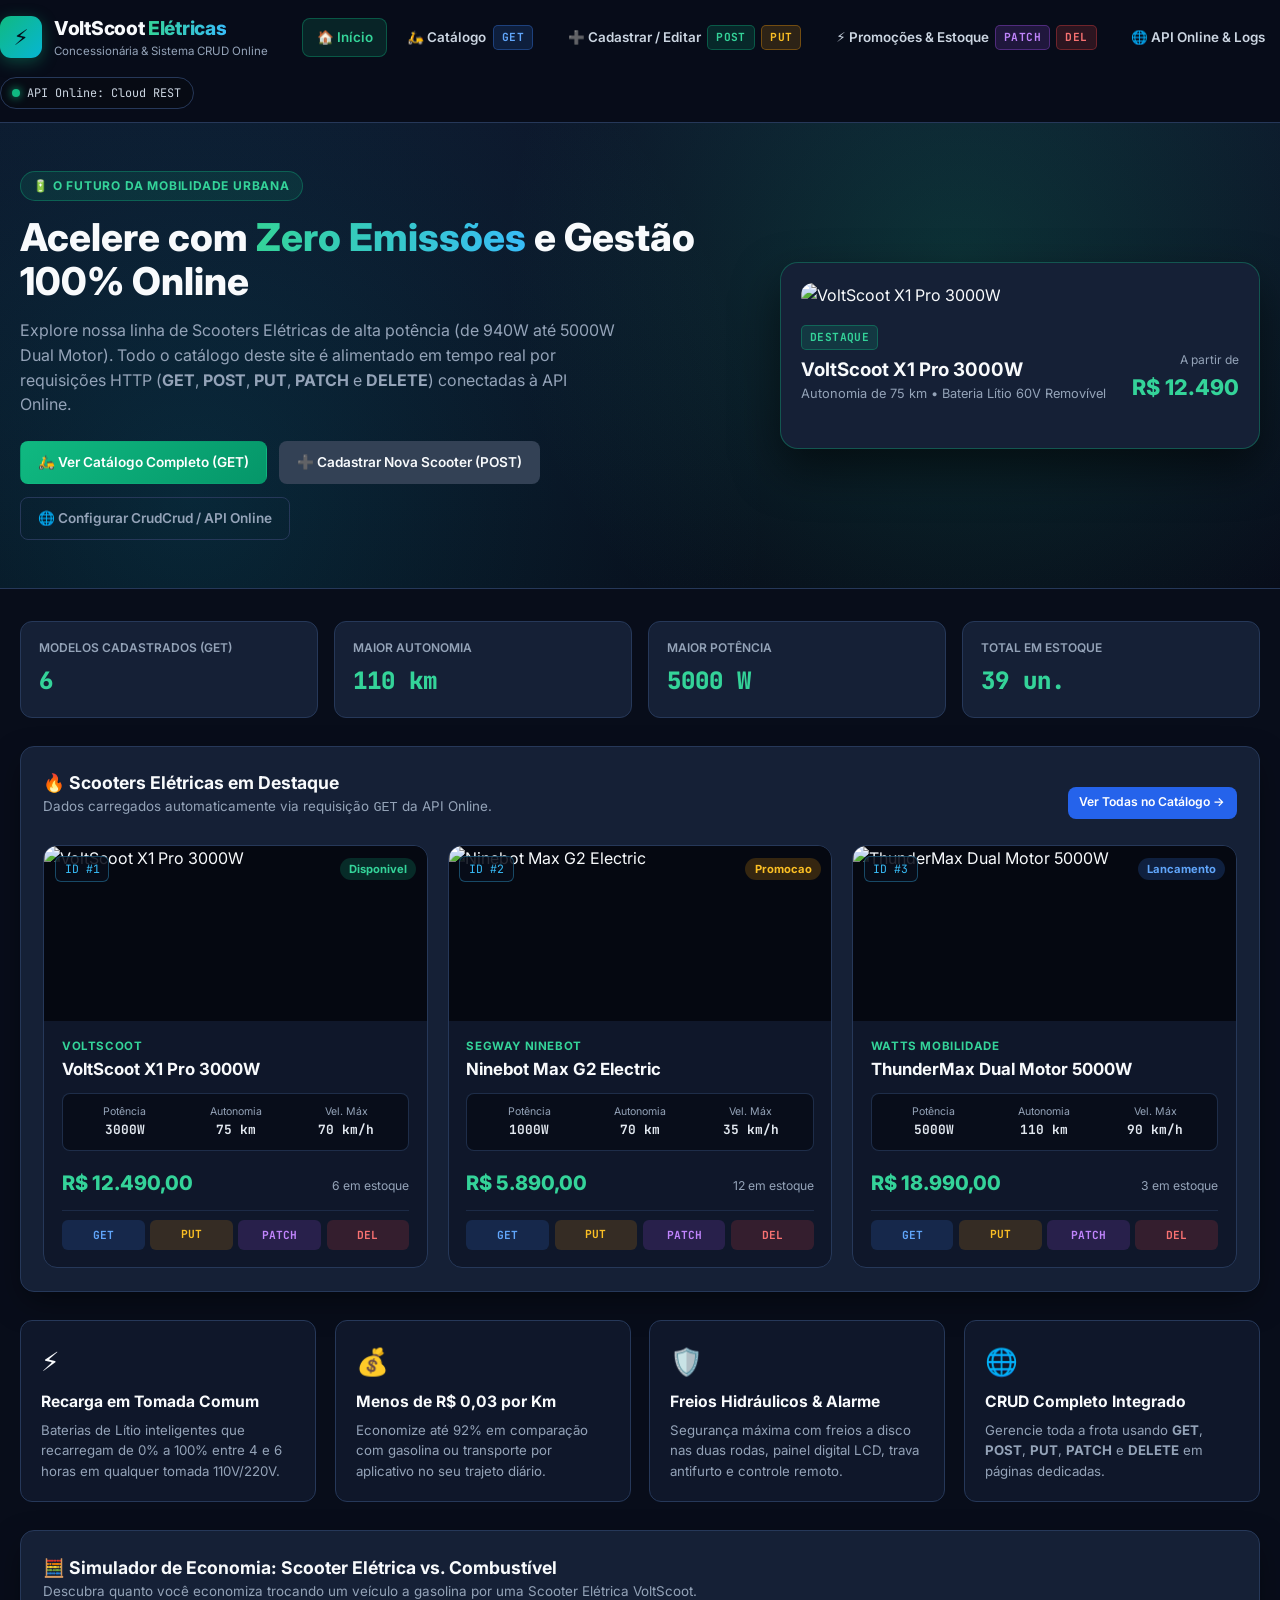
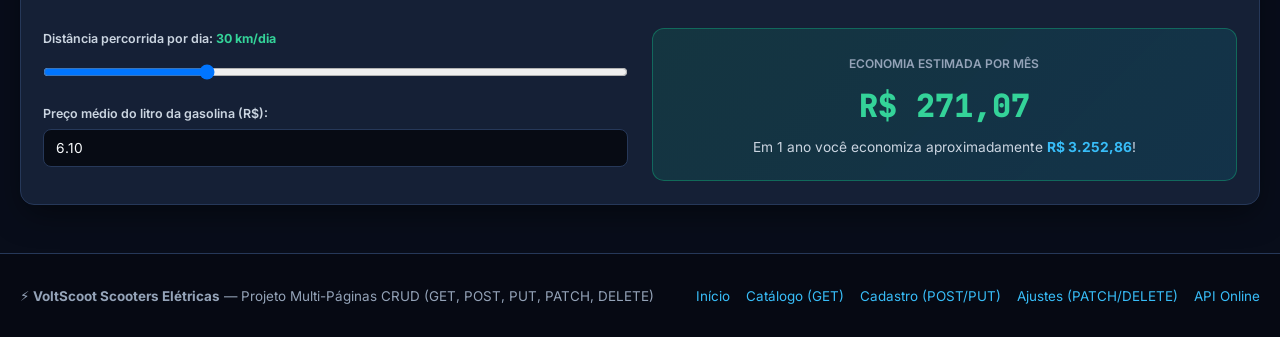
==== commit 2cbb4048: "comitei" ====
--- a/index.html
+++ b/index.html
@@ -3,392 +3,196 @@
 <head>
   <meta charset="UTF-8" />
   <meta name="viewport" content="width=device-width, initial-scale=1.0" />
-  <title>VoltScoot ⚡ Scooters Elétricas | CRUD Online (GET, POST, PUT, PATCH, DELETE)</title>
+  <title>VoltScoot ⚡ Scooters Elétricas | Início & Showroom</title>
   <link rel="stylesheet" href="style.css" />
   <link rel="preconnect" href="https://fonts.googleapis.com">
   <link rel="preconnect" href="https://fonts.gstatic.com" crossorigin>
   <link href="https://fonts.googleapis.com/css2?family=Inter:wght@400;500;600;700;800&family=JetBrains+Mono:wght@400;500;600;700&display=swap" rel="stylesheet">
 </head>
 <body>
-  <!-- Cabeçalho do Site de Scooters Elétricas -->
+  <!-- Barra de Navegação Multi-Páginas -->
   <header class="topbar">
     <div class="container topbar-inner">
-      <div class="brand">
+      <a href="index.html" class="brand">
         <div class="brand-logo">⚡</div>
         <div>
-          <h1>VoltScoot <span class="brand-highlight">Scooters Elétricas</span> <span class="subtitle-badge">API ONLINE</span></h1>
-          <p class="brand-desc">Catálogo & Sistema CRUD Completo com <strong>GET</strong>, <strong>POST</strong>, <strong>PUT</strong>, <strong>PATCH</strong> e <strong>DELETE</strong></p>
+          <span class="brand-title">VoltScoot <span class="brand-highlight">Elétricas</span></span>
+          <span class="brand-sub">Concessionária & Sistema CRUD Online</span>
         </div>
-      </div>
-      <div class="method-pills">
-        <span class="badge badge-get" title="Listar / Buscar Scooter">GET</span>
-        <span class="badge badge-post" title="Cadastrar Nova Scooter">POST</span>
-        <span class="badge badge-put" title="Atualizar Scooter Completa">PUT</span>
-        <span class="badge badge-patch" title="Atualizar Apenas 1 Campo">PATCH</span>
-        <span class="badge badge-delete" title="Excluir Scooter">DELETE</span>
+      </a>
+
+      <nav class="nav-menu">
+        <a href="index.html" class="nav-link active">🏠 Início</a>
+        <a href="catalogo.html" class="nav-link">🛵 Catálogo <span class="badge badge-get">GET</span></a>
+        <a href="cadastro.html" class="nav-link">➕ Cadastrar / Editar <span class="badge badge-post">POST</span> <span class="badge badge-put">PUT</span></a>
+        <a href="manutencao-patch.html" class="nav-link">⚡ Promoções & Estoque <span class="badge badge-patch">PATCH</span> <span class="badge badge-delete">DEL</span></a>
+        <a href="api-console.html" class="nav-link">🌐 API Online & Logs</a>
+      </nav>
+
+      <div class="api-status-pill">
+        <span class="status-dot"></span>
+        <span id="apiTopStatusText">API Online: Cloud REST</span>
       </div>
     </div>
   </header>
 
-  <!-- Hero Section: Scooters Elétricas + Indicadores -->
-  <section class="hero-banner">
-    <div class="container hero-grid">
-      <div class="hero-text">
-        <span class="hero-tag">🔋 MOBILIDADE ELÉTRICA INTELIGENTE</span>
-        <h2>Gerencie sua Frota e Loja de <span>Scooters Elétricas</span> em Tempo Real</h2>
+  <!-- Hero Section -->
+  <section class="hero-home">
+    <div class="container hero-home-grid">
+      <div>
+        <span class="hero-tag">🔋 O FUTURO DA MOBILIDADE URBANA</span>
+        <h1>Acelere com <span>Zero Emissões</span> e Gestão 100% Online</h1>
         <p>
-          Adicione novos modelos com <strong>POST</strong>, consulte fichas técnicas com <strong>GET</strong>, edite fichas completas com <strong>PUT</strong>, aplique promoções ou ajuste preços parciais com <strong>PATCH</strong> e remova unidades com <strong>DELETE</strong> usando uma <strong>API Online</strong>.
+          Explore nossa linha de Scooters Elétricas de alta potência (de 940W até 5000W Dual Motor). Todo o catálogo deste site é alimentado em tempo real por requisições HTTP (<strong>GET</strong>, <strong>POST</strong>, <strong>PUT</strong>, <strong>PATCH</strong> e <strong>DELETE</strong>) conectadas à API Online.
         </p>
+        <div class="hero-cta-group">
+          <a href="catalogo.html" class="btn btn-primary">
+            🛵 Ver Catálogo Completo (GET)
+          </a>
+          <a href="cadastro.html" class="btn btn-secondary">
+            ➕ Cadastrar Nova Scooter (POST)
+          </a>
+          <a href="api-console.html" class="btn btn-ghost">
+            🌐 Configurar CrudCrud / API Online
+          </a>
+        </div>
       </div>
-      <div class="hero-stats">
-        <div class="stat-box">
-          <span class="stat-label">Modelos no Catálogo</span>
-          <strong class="stat-value" id="statTotalModelos">0</strong>
-        </div>
-        <div class="stat-box">
-          <span class="stat-label">Maior Autonomia</span>
-          <strong class="stat-value" id="statMaxAutonomia">0 km</strong>
-        </div>
-        <div class="stat-box">
-          <span class="stat-label">Potência Máxima</span>
-          <strong class="stat-value" id="statMaxPotencia">0 W</strong>
-        </div>
-        <div class="stat-box">
-          <span class="stat-label">Unidades em Estoque</span>
-          <strong class="stat-value" id="statTotalEstoque">0 un.</strong>
+
+      <div class="hero-showcase-box">
+        <img
+          src="https://images.unsplash.com/photo-1558981806-ec527fa84c39?auto=format&fit=crop&w=900&q=80"
+          alt="VoltScoot X1 Pro 3000W"
+          style="width:100%; height:240px; object-fit:cover; border-radius:12px; margin-bottom:0.9rem;"
+        />
+        <div style="display:flex; justify-content:space-between; align-items:center;">
+          <div>
+            <span class="badge badge-post">DESTAQUE</span>
+            <h3 style="margin-top:0.3rem;">VoltScoot X1 Pro 3000W</h3>
+            <p style="font-size:0.8rem; color:#94a3b8;">Autonomia de 75 km • Bateria Lítio 60V Removível</p>
+          </div>
+          <div style="text-align:right;">
+            <span style="font-size:0.75rem; color:#94a3b8;">A partir de</span>
+            <div style="font-size:1.35rem; font-weight:800; color:#34d399;">R$ 12.490</div>
+          </div>
         </div>
       </div>
     </div>
   </section>
 
   <main class="container main-content">
-    <!-- Painel de Configuração da API Online -->
-    <section class="card config-card">
-      <div class="config-header">
+    <!-- Indicadores em Tempo Real da API -->
+    <section class="hero-stats-grid">
+      <div class="stat-card">
+        <span class="stat-label">Modelos Cadastrados (GET)</span>
+        <strong class="stat-value" id="statTotalModelos">0</strong>
+      </div>
+      <div class="stat-card">
+        <span class="stat-label">Maior Autonomia</span>
+        <strong class="stat-value" id="statMaxAutonomia">0 km</strong>
+      </div>
+      <div class="stat-card">
+        <span class="stat-label">Maior Potência</span>
+        <strong class="stat-value" id="statMaxPotencia">0 W</strong>
+      </div>
+      <div class="stat-card">
+        <span class="stat-label">Total em Estoque</span>
+        <strong class="stat-value" id="statTotalEstoque">0 un.</strong>
+      </div>
+    </section>
+
+    <!-- Scooters em Destaque (Carregadas via GET) -->
+    <section class="card">
+      <div class="card-header">
         <div>
-          <h2>🌐 Conexão com API Online (Ativa por Padrão)</h2>
-          <p>O site já está conectado a uma <strong>API REST Online</strong> pronta para uso, ou você pode colar seu próprio endpoint do <a href="https://crudcrud.com" target="_blank" rel="noopener">crudcrud.com</a>.</p>
+          <h2>🔥 Scooters Elétricas em Destaque</h2>
+          <p class="card-subtitle">Dados carregados automaticamente via requisição <code>GET</code> da API Online.</p>
         </div>
-        <div class="mode-selector">
-          <button type="button" class="mode-btn active" id="btnModeOnline" onclick="selecionarModoAPI('online')">
-            🌐 API Online Pública (Pronta)
-          </button>
-          <button type="button" class="mode-btn" id="btnModeCrudCrud" onclick="selecionarModoAPI('crudcrud')">
-            🔥 CrudCrud.com (Seu Token)
-          </button>
-          <button type="button" class="mode-btn" id="btnModeLocal" onclick="selecionarModoAPI('local')">
-            💻 API Servidor Local
-          </button>
+        <a href="catalogo.html" class="btn btn-get btn-sm">
+          Ver Todas no Catálogo →
+        </a>
+      </div>
+
+      <div id="homeDestaquesGrid" class="scooters-grid"></div>
+    </section>
+
+    <!-- Diferenciais VoltScoot -->
+    <section class="features-grid">
+      <div class="feature-item">
+        <div class="feature-icon">⚡</div>
+        <h3>Recarga em Tomada Comum</h3>
+        <p>Baterias de Lítio inteligentes que recarregam de 0% a 100% entre 4 e 6 horas em qualquer tomada 110V/220V.</p>
+      </div>
+      <div class="feature-item">
+        <div class="feature-icon">💰</div>
+        <h3>Menos de R$ 0,03 por Km</h3>
+        <p>Economize até 92% em comparação com gasolina ou transporte por aplicativo no seu trajeto diário.</p>
+      </div>
+      <div class="feature-item">
+        <div class="feature-icon">🛡️</div>
+        <h3>Freios Hidráulicos & Alarme</h3>
+        <p>Segurança máxima com freios a disco nas duas rodas, painel digital LCD, trava antifurto e controle remoto.</p>
+      </div>
+      <div class="feature-item">
+        <div class="feature-icon">🌐</div>
+        <h3>CRUD Completo Integrado</h3>
+        <p>Gerencie toda a frota usando <strong>GET</strong>, <strong>POST</strong>, <strong>PUT</strong>, <strong>PATCH</strong> e <strong>DELETE</strong> em páginas dedicadas.</p>
+      </div>
+    </section>
+
+    <!-- Calculadora Interativa de Economia -->
+    <section class="card">
+      <div class="card-header">
+        <div>
+          <h2>🧮 Simulador de Economia: Scooter Elétrica vs. Combustível</h2>
+          <p class="card-subtitle">Descubra quanto você economiza trocando um veículo a gasolina por uma Scooter Elétrica VoltScoot.</p>
         </div>
       </div>
 
-      <div class="config-controls">
-        <div class="input-group url-group">
-          <label for="apiUrlInput">URL do Endpoint da API Online:</label>
-          <input
-            type="text"
-            id="apiUrlInput"
-            value="https://jsonplaceholder.typicode.com/posts"
-            placeholder="Ex: https://crudcrud.com/api/SEU_TOKEN_AQUI/scooters"
-          />
-        </div>
-        <div class="config-actions">
-          <button type="button" class="btn btn-get" onclick="executarGETTodos()">
-            <span class="badge badge-get">GET</span> Sincronizar Scooters
-          </button>
-          <button type="button" class="btn btn-secondary" onclick="popularScootersExemplo()">
-            ⚡ Restaurar Frota Inicial
-          </button>
-        </div>
-      </div>
-
-      <div id="crudcrudHelp" class="help-banner hidden">
-        <strong>🔥 Como usar sua chave do CrudCrud.com:</strong>
-        1. Abra <a href="https://crudcrud.com" target="_blank" rel="noopener">https://crudcrud.com</a> e copie a URL gerada automaticamente.
-        2. Cole no campo acima adicionando <code>/scooters</code> ao final (ex: <code>https://crudcrud.com/api/9f8e7d6c5b.../scooters</code>).
-        3. Clique em <strong>⚡ Restaurar Frota Inicial</strong> para cadastrar as Scooters Elétricas na nuvem via <code>POST</code>!
-      </div>
-    </section>
-
-    <!-- Grid Principal: Formulários à esquerda + Catálogo de Scooters e Console à direita -->
-    <div class="workspace-grid">
-      <!-- Coluna Esquerda: Operações POST, PUT, PATCH, GET ID, DELETE -->
-      <div class="forms-column">
-        
-        <!-- Card 1: POST & PUT (Cadastrar ou Atualizar Scooter Completa) -->
-        <section class="card">
-          <div class="card-header">
-            <h2>🛵 Cadastrar / Editar Scooter</h2>
-            <div class="header-badges">
-              <span class="badge badge-post">POST</span>
-              <span class="badge badge-put">PUT</span>
-            </div>
-          </div>
-          <p class="card-subtitle">
-            Use <strong>POST</strong> para adicionar uma nova Scooter Elétrica ou clique em <strong>PUT</strong> em um card para substituir a ficha completa.
-          </p>
-
-          <form id="crudForm" onsubmit="event.preventDefault()">
-            <input type="hidden" id="itemId" />
-
-            <div class="form-row">
-              <div class="input-group">
-                <label for="idDisplay">ID da Scooter Selecionada:</label>
-                <input type="text" id="idDisplay" placeholder="Novo Cadastro (Modo POST)" readonly class="readonly-input" />
-              </div>
-            </div>
-
-            <div class="form-row">
-              <div class="input-group">
-                <label for="modelo">Modelo da Scooter Elétrica *</label>
-                <input type="text" id="modelo" placeholder="Ex: VoltScoot X1 Pro 3000W" required />
-              </div>
-            </div>
-
-            <div class="form-row two-cols">
-              <div class="input-group">
-                <label for="marca">Marca / Linha *</label>
-                <select id="marca" required>
-                  <option value="VoltScoot">VoltScoot</option>
-                  <option value="Xiaomi Mi Electric">Xiaomi Mi Electric</option>
-                  <option value="Segway Ninebot">Segway Ninebot</option>
-                  <option value="Watts Mobilidade">Watts Mobilidade</option>
-                  <option value="Muuv Chopper">Muuv Chopper</option>
-                </select>
-              </div>
-              <div class="input-group">
-                <label for="status">Status na Loja *</label>
-                <select id="status" required>
-                  <option value="Disponivel">Disponível</option>
-                  <option value="Promocao">Em Promoção</option>
-                  <option value="Lancamento">Lançamento</option>
-                  <option value="Esgotada">Esgotada</option>
-                </select>
-              </div>
-            </div>
-
-            <div class="form-row three-cols">
-              <div class="input-group">
-                <label for="potencia">Potência (W) *</label>
-                <input type="number" id="potencia" step="50" min="100" placeholder="3000" required />
-              </div>
-              <div class="input-group">
-                <label for="autonomia">Autonomia (km) *</label>
-                <input type="number" id="autonomia" step="1" min="5" placeholder="70" required />
-              </div>
-              <div class="input-group">
-                <label for="velocidadeMax">Vel. Máx (km/h) *</label>
-                <input type="number" id="velocidadeMax" step="1" min="10" placeholder="75" required />
-              </div>
-            </div>
-
-            <div class="form-row two-cols">
-              <div class="input-group">
-                <label for="preco">Preço (R$) *</label>
-                <input type="number" id="preco" step="0.01" min="0" placeholder="11990.00" required />
-              </div>
-              <div class="input-group">
-                <label for="estoque">Unidades em Estoque *</label>
-                <input type="number" id="estoque" step="1" min="0" placeholder="10" required />
-              </div>
-            </div>
-
-            <div class="form-row">
-              <div class="input-group">
-                <label for="imagem">Foto / Visual da Scooter:</label>
-                <select id="imagem">
-                  <option value="https://images.unsplash.com/photo-1558981806-ec527fa84c39?auto=format&fit=crop&w=700&q=80">Scooter Urbana Preta Fosca (Padrão)</option>
-                  <option value="https://images.unsplash.com/photo-1571068316344-75bc76f77890?auto=format&fit=crop&w=700&q=80">Patinete / Scooter Compacta Street</option>
-                  <option value="https://images.unsplash.com/photo-1568772585407-9361f9bf3a87?auto=format&fit=crop&w=700&q=80">Scooter Esportiva Alta Potência</option>
-                  <option value="https://images.unsplash.com/photo-1591637333184-19aa84b3e01f?auto=format&fit=crop&w=700&q=80">Scooter Retrô Elétrica</option>
-                </select>
-              </div>
-            </div>
-
-            <div class="form-actions">
-              <button type="button" class="btn btn-post" onclick="executarPOST()">
-                <span class="badge badge-post">POST</span> Criar Scooter
-              </button>
-              <button type="button" class="btn btn-put" onclick="executarPUT()">
-                <span class="badge badge-put">PUT</span> Atualizar Tudo
-              </button>
-              <button type="button" class="btn btn-ghost" onclick="limparFormulario()">
-                Limpar
-              </button>
-            </div>
-          </form>
-        </section>
-
-        <!-- Card 2: PATCH (Atualização Parcial de 1 Campo da Scooter) -->
-        <section class="card patch-card">
-          <div class="card-header">
-            <h2>⚡ Ajuste Parcial Rápido (PATCH)</h2>
-            <span class="badge badge-patch">PATCH</span>
-          </div>
-          <p class="card-subtitle">
-            O método <strong>PATCH</strong> modifica <em>apenas um campo específico</em> da Scooter (ex: alterar só o Preço, só a Autonomia ou só o Status) sem reenviar o objeto completo.
-          </p>
-
-          <form id="patchForm" onsubmit="event.preventDefault(); executarPATCH();">
-            <div class="form-row">
-              <div class="input-group">
-                <label for="patchId">ID da Scooter Alvo *</label>
-                <input type="text" id="patchId" placeholder="Clique em 'PATCH' num card ou digite o ID" required />
-              </div>
-            </div>
-
-            <div class="form-row two-cols">
-              <div class="input-group">
-                <label for="patchCampo">Campo para Modificar *</label>
-                <select id="patchCampo" onchange="atualizarPlaceholderPatch()">
-                  <option value="preco">Preço (R$)</option>
-                  <option value="estoque">Estoque (Unidades)</option>
-                  <option value="status">Status (Disponivel / Promocao / Esgotada)</option>
-                  <option value="autonomia">Autonomia da Bateria (km)</option>
-                  <option value="potencia">Potência do Motor (W)</option>
-                  <option value="velocidadeMax">Velocidade Máxima (km/h)</option>
-                  <option value="modelo">Nome do Modelo</option>
-                </select>
-              </div>
-              <div class="input-group">
-                <label for="patchValor">Novo Valor *</label>
-                <input type="text" id="patchValor" placeholder="Ex: 9490.00" required />
-              </div>
-            </div>
-
-            <div class="form-actions">
-              <button type="submit" class="btn btn-patch full-width">
-                <span class="badge badge-patch">PATCH</span> Enviar Atualização Parcial
-              </button>
-            </div>
-          </form>
-        </section>
-
-        <!-- Card 3: Busca GET por ID e Exclusão DELETE por ID -->
-        <section class="card">
-          <div class="card-header">
-            <h2>🔍 Consulta ou Exclusão por ID</h2>
-            <div class="header-badges">
-              <span class="badge badge-get">GET /:id</span>
-              <span class="badge badge-delete">DELETE /:id</span>
+      <div class="calc-grid">
+        <div>
+          <div class="form-row">
+            <div class="input-group">
+              <label for="calcKmDia">Distância percorrida por dia: <strong id="calcKmValor" style="color:#34d399;">30 km/dia</strong></label>
+              <input type="range" id="calcKmDia" min="5" max="100" step="5" value="30" oninput="calcularEconomiaScooter()" />
             </div>
           </div>
           <div class="form-row">
             <div class="input-group">
-              <label for="buscaIdInput">ID da Scooter:</label>
-              <input type="text" id="buscaIdInput" placeholder="Ex: scoot-101" />
+              <label for="calcPrecoGas">Preço médio do litro da gasolina (R$):</label>
+              <input type="number" id="calcPrecoGas" step="0.10" value="6.10" oninput="calcularEconomiaScooter()" />
             </div>
           </div>
-          <div class="form-actions">
-            <button type="button" class="btn btn-get" onclick="executarGETPorId()">
-              <span class="badge badge-get">GET</span> Buscar por ID
-            </button>
-            <button type="button" class="btn btn-delete" onclick="executarDELETEPorInput()">
-              <span class="badge badge-delete">DELETE</span> Excluir por ID
-            </button>
-          </div>
-        </section>
+        </div>
+
+        <div class="calc-result-box">
+          <span class="stat-label">Economia Estimada por Mês</span>
+          <div class="calc-big-value" id="resEconomiaMes">R$ 0,00</div>
+          <p style="font-size:0.86rem; color:#cbd5e1;">
+            Em 1 ano você economiza aproximadamente <strong id="resEconomiaAno" style="color:#38bdf8;">R$ 0,00</strong>!
+          </p>
+        </div>
       </div>
+    </section>
+  </main>
 
-      <!-- Coluna Direita: Vitrine de Scooters Elétricas + Tabela + Console HTTP -->
-      <div class="data-column">
-        
-        <!-- Vitrine de Cards das Scooters Elétricas -->
-        <section class="card">
-          <div class="card-header">
-            <div>
-              <h2>⚡ Vitrine de Scooters Elétricas</h2>
-              <p class="card-subtitle">Teste os 5 métodos HTTP diretamente nos cards abaixo ou na tabela técnica.</p>
-            </div>
-            <span class="counter-pill" id="totalRegistros">0 scooters</span>
-          </div>
+  <!-- Modal de Ficha Técnica (GET /:id) -->
+  <div id="modalFichaTecnica" class="modal-overlay hidden" onclick="if(event.target===this) fecharModalFichaTecnica()">
+    <div class="modal-box" id="modalFichaConteudo"></div>
+  </div>
 
-          <div id="scootersGrid" class="scooters-grid">
-            <!-- Renderizado dinamicamente via JS -->
-          </div>
-        </section>
-
-        <!-- Tabela Técnica Resumida -->
-        <section class="card table-card">
-          <div class="card-header">
-            <h2>📋 Tabela Técnica da Frota (Visão Banco de Dados)</h2>
-          </div>
-          <div class="table-responsive">
-            <table class="crud-table">
-              <thead>
-                <tr>
-                  <th>ID</th>
-                  <th>Modelo / Marca</th>
-                  <th>Motor / Autonomia</th>
-                  <th>Preço</th>
-                  <th>Estoque</th>
-                  <th>Status</th>
-                  <th class="text-right">Operações HTTP</th>
-                </tr>
-              </thead>
-              <tbody id="tabelaCorpo">
-                <tr>
-                  <td colspan="7" class="empty-state">Carregando frota de scooters...</td>
-                </tr>
-              </tbody>
-            </table>
-          </div>
-        </section>
-
-        <!-- Inspetor / Console de Requisições HTTP Online -->
-        <section class="card console-card">
-          <div class="card-header">
-            <div>
-              <h2>📡 Monitor de Requisições HTTP Online (Live Inspector)</h2>
-              <p class="card-subtitle">Inspecione em tempo real o método enviado (`GET`, `POST`, `PUT`, `PATCH`, `DELETE`), URL, Status e JSON.</p>
-            </div>
-            <button type="button" class="btn btn-ghost btn-sm" onclick="limparLogHTTP()">Limpar Log</button>
-          </div>
-
-          <div class="http-inspector">
-            <div class="http-meta">
-              <span class="badge badge-get" id="logMethod">GET</span>
-              <code class="http-url" id="logUrl">https://...</code>
-              <span class="http-status status-ok" id="logStatus">200 OK</span>
-              <span class="http-time" id="logTime">0ms</span>
-            </div>
-            <div class="http-panes">
-              <div class="http-pane">
-                <div class="pane-title">📤 Request Body (JSON Enviado)</div>
-                <pre id="logReqBody">// Nenhuma requisição com body enviada ainda</pre>
-              </div>
-              <div class="http-pane">
-                <div class="pane-title">📥 Response Body (JSON Recebido da API Online)</div>
-                <pre id="logResBody">// Aguardando resposta...</pre>
-              </div>
-            </div>
-          </div>
-
-          <div class="history-header">Histórico de Requisições HTTP Realizadas:</div>
-          <div class="http-history" id="httpHistoryList"></div>
-        </section>
-
-        <!-- Aba de Código JavaScript dos 5 Métodos -->
-        <section class="card code-reference-card">
-          <div class="card-header">
-            <h2>💻 Código JavaScript (Fetch API) — Scooters Elétricas</h2>
-            <span class="subtitle-badge">Código Fonte</span>
-          </div>
-          <div class="code-tabs">
-            <button class="code-tab active" onclick="mostrarCodigoExemplo('GET', this)">GET</button>
-            <button class="code-tab" onclick="mostrarCodigoExemplo('POST', this)">POST</button>
-            <button class="code-tab" onclick="mostrarCodigoExemplo('PUT', this)">PUT</button>
-            <button class="code-tab" onclick="mostrarCodigoExemplo('PATCH', this)">PATCH</button>
-            <button class="code-tab" onclick="mostrarCodigoExemplo('DELETE', this)">DELETE</button>
-          </div>
-          <pre class="code-preview" id="codePreviewBox"></pre>
-        </section>
+  <!-- Rodapé -->
+  <footer class="footer">
+    <div class="container footer-inner">
+      <div>⚡ <strong>VoltScoot Scooters Elétricas</strong> — Projeto Multi-Páginas CRUD (GET, POST, PUT, PATCH, DELETE)</div>
+      <div style="display:flex; gap:1rem;">
+        <a href="index.html">Início</a>
+        <a href="catalogo.html">Catálogo (GET)</a>
+        <a href="cadastro.html">Cadastro (POST/PUT)</a>
+        <a href="manutencao-patch.html">Ajustes (PATCH/DELETE)</a>
+        <a href="api-console.html">API Online</a>
       </div>
     </div>
-  </main>
-
-  <!-- Toast de Notificação -->
-  <div id="toastContainer" class="toast-container"></div>
+  </footer>
 
   <script src="script.js"></script>
 </body>
--- a/style.css
+++ b/style.css
@@ -1,13 +1,16 @@
 :root {
-  --bg-body: #090e1a;
-  --bg-card: #131c2e;
-  --bg-card-alt: #0f172a;
+  --bg-body: #080d1a;
+  --bg-surface: #0f172a;
+  --bg-card: #152036;
+  --bg-card-hover: #1b2945;
   --bg-input: #070b14;
-  --border-color: #263554;
+  --border-color: #263859;
   --text-main: #f8fafc;
   --text-muted: #94a3b8;
-  --electric-green: #10b981;
-  --electric-cyan: #06b6d4;
+
+  --primary: #10b981;
+  --primary-hover: #059669;
+  --accent: #06b6d4;
 
   /* Cores Oficiais dos Métodos HTTP */
   --get-color: #3b82f6;
@@ -23,7 +26,7 @@
 
   --radius: 14px;
   --radius-sm: 8px;
-  --shadow: 0 12px 30px -6px rgba(0, 0, 0, 0.45);
+  --shadow: 0 12px 32px -6px rgba(0, 0, 0, 0.5);
 }
 
 * {
@@ -36,8 +39,10 @@
   font-family: 'Inter', system-ui, -apple-system, sans-serif;
   background-color: var(--bg-body);
   color: var(--text-main);
-  line-height: 1.5;
-  padding-bottom: 3rem;
+  line-height: 1.55;
+  min-height: 100vh;
+  display: flex;
+  flex-direction: column;
 }
 
 a {
@@ -45,61 +50,60 @@
   text-decoration: none;
 }
 
-a:hover {
-  text-decoration: underline;
-}
-
 .container {
-  max-width: 1400px;
+  max-width: 1360px;
   margin: 0 auto;
   padding: 0 1.25rem;
-}
-
-/* Topbar */
+  width: 100%;
+}
+
+/* ==========================================================================
+   NAVEGAÇÃO MULTI-PÁGINAS (TOPBAR + MENU)
+   ========================================================================== */
 .topbar {
-  background: rgba(9, 14, 26, 0.92);
+  background: rgba(8, 13, 26, 0.94);
   border-bottom: 1px solid var(--border-color);
   backdrop-filter: blur(12px);
   position: sticky;
   top: 0;
-  z-index: 100;
+  z-index: 200;
+}
+
+.topbar-inner {
+  display: flex;
+  align-items: center;
+  justify-content: space-between;
   padding: 0.85rem 0;
-}
-
-.topbar-inner {
-  display: flex;
-  align-items: center;
-  justify-content: space-between;
+  gap: 1rem;
   flex-wrap: wrap;
-  gap: 1rem;
 }
 
 .brand {
   display: flex;
   align-items: center;
-  gap: 0.9rem;
+  gap: 0.75rem;
+  text-decoration: none !important;
+  color: var(--text-main);
 }
 
 .brand-logo {
   background: linear-gradient(135deg, #10b981, #06b6d4);
-  color: #06121e;
-  font-size: 1.4rem;
-  width: 44px;
-  height: 44px;
+  color: #04101c;
+  font-size: 1.35rem;
+  width: 42px;
+  height: 42px;
   display: flex;
   align-items: center;
   justify-content: center;
-  border-radius: 12px;
-  box-shadow: 0 4px 16px rgba(16, 185, 129, 0.4);
-}
-
-.brand h1 {
-  font-size: 1.3rem;
+  border-radius: 11px;
   font-weight: 800;
-  display: flex;
-  align-items: center;
-  gap: 0.45rem;
-  flex-wrap: wrap;
+  box-shadow: 0 4px 16px rgba(16, 185, 129, 0.35);
+}
+
+.brand-title {
+  font-size: 1.2rem;
+  font-weight: 800;
+  letter-spacing: -0.3px;
 }
 
 .brand-highlight {
@@ -108,117 +112,74 @@
   -webkit-text-fill-color: transparent;
 }
 
-.brand-desc {
-  font-size: 0.83rem;
+.brand-sub {
+  display: block;
+  font-size: 0.72rem;
   color: var(--text-muted);
 }
 
-.subtitle-badge {
-  font-size: 0.68rem;
-  background: rgba(16, 185, 129, 0.2);
+.nav-menu {
+  display: flex;
+  align-items: center;
+  gap: 0.35rem;
+  flex-wrap: wrap;
+}
+
+.nav-link {
+  display: inline-flex;
+  align-items: center;
+  gap: 0.4rem;
+  padding: 0.5rem 0.85rem;
+  border-radius: 8px;
+  font-size: 0.84rem;
+  font-weight: 600;
+  color: #cbd5e1;
+  text-decoration: none !important;
+  transition: all 0.18s;
+  border: 1px solid transparent;
+}
+
+.nav-link:hover {
+  background: rgba(255, 255, 255, 0.05);
+  color: #fff;
+}
+
+.nav-link.active {
+  background: rgba(16, 185, 129, 0.14);
   color: #34d399;
-  border: 1px solid rgba(16, 185, 129, 0.4);
-  padding: 0.15rem 0.55rem;
+  border-color: rgba(16, 185, 129, 0.35);
+}
+
+.api-status-pill {
+  display: inline-flex;
+  align-items: center;
+  gap: 0.45rem;
+  font-size: 0.74rem;
+  font-family: 'JetBrains Mono', monospace;
+  background: var(--bg-input);
+  border: 1px solid var(--border-color);
+  padding: 0.35rem 0.7rem;
   border-radius: 999px;
-  font-weight: 700;
-  text-transform: uppercase;
-}
-
-/* Hero Banner Scooters */
-.hero-banner {
-  background: radial-gradient(circle at 80% 20%, rgba(16, 185, 129, 0.15), transparent 45%),
-              radial-gradient(circle at 20% 80%, rgba(6, 182, 212, 0.12), transparent 50%),
-              linear-gradient(180deg, #0d1526 0%, var(--bg-body) 100%);
-  border-bottom: 1px solid var(--border-color);
-  padding: 2rem 0;
-}
-
-.hero-grid {
-  display: grid;
-  grid-template-columns: 1.3fr 1fr;
-  gap: 2rem;
-  align-items: center;
-}
-
-@media (max-width: 960px) {
-  .hero-grid {
-    grid-template-columns: 1fr;
-  }
-}
-
-.hero-tag {
-  display: inline-block;
-  font-size: 0.74rem;
-  font-weight: 700;
-  letter-spacing: 0.8px;
-  color: #34d399;
-  background: rgba(16, 185, 129, 0.12);
-  border: 1px solid rgba(16, 185, 129, 0.3);
-  padding: 0.25rem 0.7rem;
-  border-radius: 999px;
-  margin-bottom: 0.75rem;
-}
-
-.hero-text h2 {
-  font-size: 1.85rem;
-  font-weight: 800;
-  line-height: 1.2;
-  margin-bottom: 0.65rem;
-}
-
-.hero-text h2 span {
-  color: #34d399;
-}
-
-.hero-text p {
-  color: var(--text-muted);
-  font-size: 0.92rem;
-  max-width: 640px;
-}
-
-.hero-stats {
-  display: grid;
-  grid-template-columns: repeat(2, 1fr);
-  gap: 0.85rem;
-}
-
-.stat-box {
-  background: rgba(19, 28, 46, 0.85);
-  border: 1px solid var(--border-color);
-  padding: 0.9rem 1.1rem;
-  border-radius: 12px;
-  display: flex;
-  flex-direction: column;
-  gap: 0.2rem;
-}
-
-.stat-label {
-  font-size: 0.75rem;
-  color: var(--text-muted);
-  text-transform: uppercase;
-  letter-spacing: 0.4px;
-}
-
-.stat-value {
-  font-size: 1.35rem;
-  font-weight: 800;
-  color: #38bdf8;
-  font-family: 'JetBrains Mono', monospace;
-}
-
-/* Badges de Métodos HTTP */
-.method-pills {
-  display: flex;
-  gap: 0.45rem;
-  flex-wrap: wrap;
-}
-
+  color: #cbd5e1;
+}
+
+.status-dot {
+  width: 8px;
+  height: 8px;
+  border-radius: 50%;
+  background: #10b981;
+  box-shadow: 0 0 8px #10b981;
+}
+
+/* ==========================================================================
+   BADGES HTTP E BOTÕES GERAIS
+   ========================================================================== */
 .badge {
   font-family: 'JetBrains Mono', monospace;
-  font-size: 0.72rem;
+  font-size: 0.7rem;
   font-weight: 700;
-  padding: 0.22rem 0.55rem;
-  border-radius: 6px;
+  padding: 0.18rem 0.5rem;
+  border-radius: 5px;
   letter-spacing: 0.4px;
   display: inline-flex;
   align-items: center;
@@ -226,259 +187,26 @@
   border: 1px solid transparent;
 }
 
-.badge-get {
-  background: var(--get-bg);
-  color: #60a5fa;
-  border-color: rgba(59, 130, 246, 0.35);
-}
-
-.badge-post {
-  background: var(--post-bg);
-  color: #34d399;
-  border-color: rgba(16, 185, 129, 0.35);
-}
-
-.badge-put {
-  background: var(--put-bg);
-  color: #fbbf24;
-  border-color: rgba(245, 158, 11, 0.35);
-}
-
-.badge-patch {
-  background: var(--patch-bg);
-  color: #c084fc;
-  border-color: rgba(168, 85, 247, 0.35);
-}
-
-.badge-delete {
-  background: var(--delete-bg);
-  color: #f87171;
-  border-color: rgba(239, 68, 68, 0.35);
-}
-
-/* Main Content */
-.main-content {
-  margin-top: 1.5rem;
-  display: flex;
-  flex-direction: column;
-  gap: 1.5rem;
-}
-
-.card {
-  background: var(--bg-card);
-  border: 1px solid var(--border-color);
-  border-radius: var(--radius);
-  padding: 1.35rem;
-  box-shadow: var(--shadow);
-}
-
-.patch-card {
-  border-color: rgba(168, 85, 247, 0.45);
-  background: linear-gradient(180deg, rgba(168, 85, 247, 0.06) 0%, var(--bg-card) 100%);
-}
-
-.card-header {
-  display: flex;
-  align-items: center;
-  justify-content: space-between;
-  gap: 0.75rem;
-  margin-bottom: 0.4rem;
-}
-
-.card-header h2 {
-  font-size: 1.05rem;
-  font-weight: 700;
-}
-
-.card-subtitle {
-  font-size: 0.83rem;
-  color: var(--text-muted);
-  margin-bottom: 1rem;
-}
-
-/* Configuração da API */
-.config-header {
-  display: flex;
-  align-items: center;
-  justify-content: space-between;
-  flex-wrap: wrap;
-  gap: 1rem;
-  margin-bottom: 1rem;
-}
-
-.config-header h2 {
-  font-size: 1.05rem;
-}
-
-.config-header p {
-  font-size: 0.84rem;
-  color: var(--text-muted);
-}
-
-.mode-selector {
-  display: flex;
-  background: var(--bg-input);
-  padding: 0.25rem;
-  border-radius: var(--radius-sm);
-  border: 1px solid var(--border-color);
-  flex-wrap: wrap;
-  gap: 0.2rem;
-}
-
-.mode-btn {
-  background: transparent;
-  color: var(--text-muted);
-  border: none;
-  padding: 0.45rem 0.85rem;
-  font-size: 0.8rem;
-  font-weight: 600;
-  border-radius: 6px;
-  cursor: pointer;
-  transition: all 0.2s;
-}
-
-.mode-btn.active {
-  background: linear-gradient(135deg, #059669, #0284c7);
-  color: #fff;
-}
-
-.config-controls {
-  display: flex;
-  align-items: flex-end;
-  gap: 0.85rem;
-  flex-wrap: wrap;
-}
-
-.url-group {
-  flex: 1;
-  min-width: 280px;
-}
-
-.config-actions {
-  display: flex;
-  gap: 0.6rem;
-  flex-wrap: wrap;
-}
-
-.help-banner {
-  margin-top: 0.9rem;
-  padding: 0.75rem 1rem;
-  background: rgba(16, 185, 129, 0.1);
-  border: 1px solid rgba(16, 185, 129, 0.35);
-  border-radius: var(--radius-sm);
-  font-size: 0.82rem;
-  color: #cbd5e1;
-}
-
-.help-banner.hidden {
-  display: none;
-}
-
-.help-banner code {
-  font-family: 'JetBrains Mono', monospace;
-  background: rgba(15, 23, 42, 0.7);
-  padding: 0.1rem 0.35rem;
-  border-radius: 4px;
-  color: #34d399;
-}
-
-/* Grid Principal */
-.workspace-grid {
-  display: grid;
-  grid-template-columns: 410px 1fr;
-  gap: 1.5rem;
-  align-items: start;
-}
-
-@media (max-width: 1080px) {
-  .workspace-grid {
-    grid-template-columns: 1fr;
-  }
-}
-
-.forms-column,
-.data-column {
-  display: flex;
-  flex-direction: column;
-  gap: 1.25rem;
-}
-
-/* Formulários */
-.form-row {
-  margin-bottom: 0.8rem;
-}
-
-.form-row.two-cols {
-  display: grid;
-  grid-template-columns: 1fr 1fr;
-  gap: 0.7rem;
-}
-
-.form-row.three-cols {
-  display: grid;
-  grid-template-columns: 1fr 1fr 1fr;
-  gap: 0.6rem;
-}
-
-.input-group {
-  display: flex;
-  flex-direction: column;
-  gap: 0.32rem;
-}
-
-.input-group label {
-  font-size: 0.76rem;
-  font-weight: 600;
-  color: #cbd5e1;
-}
-
-.input-group input,
-.input-group select {
-  background: var(--bg-input);
-  border: 1px solid var(--border-color);
-  color: var(--text-main);
-  padding: 0.58rem 0.7rem;
-  border-radius: var(--radius-sm);
-  font-size: 0.86rem;
-  font-family: inherit;
-  outline: none;
-  transition: border-color 0.2s, box-shadow 0.2s;
-}
-
-.input-group input:focus,
-.input-group select:focus {
-  border-color: #10b981;
-  box-shadow: 0 0 0 3px rgba(16, 185, 129, 0.2);
-}
-
-.readonly-input {
-  color: var(--text-muted) !important;
-  font-family: 'JetBrains Mono', monospace !important;
-  font-size: 0.78rem !important;
-  cursor: not-allowed;
-}
-
-/* Botões */
-.form-actions {
-  display: flex;
-  gap: 0.55rem;
-  flex-wrap: wrap;
-  margin-top: 0.9rem;
-}
+.badge-get { background: var(--get-bg); color: #60a5fa; border-color: rgba(59, 130, 246, 0.35); }
+.badge-post { background: var(--post-bg); color: #34d399; border-color: rgba(16, 185, 129, 0.35); }
+.badge-put { background: var(--put-bg); color: #fbbf24; border-color: rgba(245, 158, 11, 0.35); }
+.badge-patch { background: var(--patch-bg); color: #c084fc; border-color: rgba(168, 85, 247, 0.35); }
+.badge-delete { background: var(--delete-bg); color: #f87171; border-color: rgba(239, 68, 68, 0.35); }
 
 .btn {
   display: inline-flex;
   align-items: center;
   justify-content: center;
   gap: 0.45rem;
-  padding: 0.6rem 0.95rem;
+  padding: 0.62rem 1.05rem;
   border-radius: var(--radius-sm);
-  font-size: 0.84rem;
+  font-size: 0.85rem;
   font-weight: 600;
   border: 1px solid transparent;
   cursor: pointer;
   transition: all 0.18s ease;
   color: #fff;
+  text-decoration: none !important;
 }
 
 .btn:hover {
@@ -490,68 +218,261 @@
   background: rgba(0, 0, 0, 0.28);
   color: #fff;
   border: none;
-  padding: 0.12rem 0.4rem;
-  font-size: 0.68rem;
-}
-
-.btn-get {
-  background: #2563eb;
-}
-
-.btn-post {
-  background: #059669;
+  padding: 0.1rem 0.38rem;
+  font-size: 0.66rem;
+}
+
+.btn-primary { background: linear-gradient(135deg, #10b981, #059669); }
+.btn-get { background: #2563eb; }
+.btn-post { background: #059669; }
+.btn-put { background: #d97706; }
+.btn-patch { background: #9333ea; }
+.btn-delete { background: #dc2626; }
+.btn-secondary { background: #334155; color: #f8fafc; }
+.btn-ghost { background: transparent; border-color: var(--border-color); color: var(--text-muted); }
+.btn-ghost:hover { color: #fff; border-color: #64748b; }
+.btn-sm { padding: 0.35rem 0.65rem; font-size: 0.76rem; }
+.full-width { width: 100%; }
+
+/* ==========================================================================
+   ESTRUTURA DE PÁGINAS E CARDS
+   ========================================================================== */
+.page-header {
+  background: radial-gradient(circle at 80% 20%, rgba(16, 185, 129, 0.14), transparent 50%),
+              linear-gradient(180deg, #0d1629 0%, var(--bg-body) 100%);
+  border-bottom: 1px solid var(--border-color);
+  padding: 2rem 0;
+  margin-bottom: 1.75rem;
+}
+
+.page-header-inner {
+  display: flex;
+  align-items: center;
+  justify-content: space-between;
+  gap: 1.5rem;
+  flex-wrap: wrap;
+}
+
+.page-title {
+  font-size: 1.65rem;
+  font-weight: 800;
+  margin-bottom: 0.3rem;
+}
+
+.page-desc {
+  color: var(--text-muted);
+  font-size: 0.92rem;
+  max-width: 720px;
+}
+
+.main-content {
   flex: 1;
-}
-
-.btn-put {
-  background: #d97706;
-  flex: 1;
-}
-
-.btn-patch {
-  background: #9333ea;
-}
-
-.btn-delete {
-  background: #dc2626;
-}
-
-.btn-secondary {
-  background: #334155;
-  color: #f8fafc;
-}
-
-.btn-ghost {
-  background: transparent;
-  border-color: var(--border-color);
+  display: flex;
+  flex-direction: column;
+  gap: 1.75rem;
+  padding-bottom: 3rem;
+}
+
+.card {
+  background: var(--bg-card);
+  border: 1px solid var(--border-color);
+  border-radius: var(--radius);
+  padding: 1.4rem;
+  box-shadow: var(--shadow);
+}
+
+.card-header {
+  display: flex;
+  align-items: center;
+  justify-content: space-between;
+  gap: 0.75rem;
+  margin-bottom: 0.5rem;
+  flex-wrap: wrap;
+}
+
+.card-header h2, .card-header h3 {
+  font-size: 1.1rem;
+  font-weight: 700;
+}
+
+.card-subtitle {
+  font-size: 0.84rem;
   color: var(--text-muted);
-}
-
-.btn-ghost:hover {
-  color: var(--text-main);
-  border-color: #64748b;
-}
-
-.btn-sm {
-  padding: 0.32rem 0.6rem;
+  margin-bottom: 1.1rem;
+}
+
+/* ==========================================================================
+   HOME PAGE (HERO, VANTAGENS, CALCULADORA DE ECONOMIA)
+   ========================================================================== */
+.hero-home {
+  background: radial-gradient(circle at 75% 30%, rgba(16, 185, 129, 0.18), transparent 45%),
+              radial-gradient(circle at 15% 80%, rgba(6, 182, 212, 0.15), transparent 50%),
+              linear-gradient(180deg, #0d162a 0%, var(--bg-body) 100%);
+  border-bottom: 1px solid var(--border-color);
+  padding: 3rem 0;
+  margin-bottom: 2rem;
+}
+
+.hero-home-grid {
+  display: grid;
+  grid-template-columns: 1.2fr 0.8fr;
+  gap: 2.5rem;
+  align-items: center;
+}
+
+@media (max-width: 960px) {
+  .hero-home-grid { grid-template-columns: 1fr; }
+}
+
+.hero-tag {
+  display: inline-block;
   font-size: 0.75rem;
-}
-
-.full-width {
-  width: 100%;
-}
-
-/* Vitrine de Cards de Scooters Elétricas */
-.scooters-grid {
-  display: grid;
-  grid-template-columns: repeat(auto-fill, minmax(275px, 1fr));
-  gap: 1.1rem;
-}
-
-.scooter-card {
-  background: var(--bg-card-alt);
+  font-weight: 700;
+  letter-spacing: 0.8px;
+  color: #34d399;
+  background: rgba(16, 185, 129, 0.12);
+  border: 1px solid rgba(16, 185, 129, 0.35);
+  padding: 0.28rem 0.75rem;
+  border-radius: 999px;
+  margin-bottom: 0.9rem;
+}
+
+.hero-home h1 {
+  font-size: 2.4rem;
+  font-weight: 800;
+  line-height: 1.15;
+  margin-bottom: 0.9rem;
+}
+
+.hero-home h1 span {
+  background: linear-gradient(90deg, #34d399, #38bdf8);
+  -webkit-background-clip: text;
+  -webkit-text-fill-color: transparent;
+}
+
+.hero-home p {
+  font-size: 1rem;
+  color: var(--text-muted);
+  margin-bottom: 1.5rem;
+  max-width: 600px;
+}
+
+.hero-cta-group {
+  display: flex;
+  gap: 0.8rem;
+  flex-wrap: wrap;
+}
+
+.hero-showcase-box {
+  background: var(--bg-card);
+  border: 1px solid rgba(16, 185, 129, 0.35);
+  border-radius: 18px;
+  padding: 1.25rem;
+  box-shadow: 0 20px 45px rgba(0, 0, 0, 0.55);
+}
+
+.hero-stats-grid {
+  display: grid;
+  grid-template-columns: repeat(4, 1fr);
+  gap: 1rem;
+}
+
+@media (max-width: 820px) {
+  .hero-stats-grid { grid-template-columns: repeat(2, 1fr); }
+}
+
+.stat-card {
+  background: var(--bg-card);
+  border: 1px solid var(--border-color);
+  padding: 1.1rem;
+  border-radius: 12px;
+  display: flex;
+  flex-direction: column;
+  gap: 0.25rem;
+}
+
+.stat-label {
+  font-size: 0.75rem;
+  color: var(--text-muted);
+  text-transform: uppercase;
+  font-weight: 600;
+}
+
+.stat-value {
+  font-size: 1.5rem;
+  font-weight: 800;
+  color: #34d399;
+  font-family: 'JetBrains Mono', monospace;
+}
+
+.features-grid {
+  display: grid;
+  grid-template-columns: repeat(auto-fit, minmax(240px, 1fr));
+  gap: 1.15rem;
+}
+
+.feature-item {
+  background: var(--bg-surface);
   border: 1px solid var(--border-color);
   border-radius: 12px;
+  padding: 1.25rem;
+}
+
+.feature-icon {
+  font-size: 1.65rem;
+  margin-bottom: 0.5rem;
+}
+
+.feature-item h3 {
+  font-size: 0.98rem;
+  margin-bottom: 0.35rem;
+}
+
+.feature-item p {
+  font-size: 0.83rem;
+  color: var(--text-muted);
+}
+
+.calc-grid {
+  display: grid;
+  grid-template-columns: 1fr 1fr;
+  gap: 1.5rem;
+  align-items: center;
+}
+
+@media (max-width: 820px) {
+  .calc-grid { grid-template-columns: 1fr; }
+}
+
+.calc-result-box {
+  background: linear-gradient(135deg, rgba(16, 185, 129, 0.14), rgba(6, 182, 212, 0.12));
+  border: 1px solid rgba(16, 185, 129, 0.4);
+  border-radius: 12px;
+  padding: 1.35rem;
+  text-align: center;
+}
+
+.calc-big-value {
+  font-size: 2rem;
+  font-weight: 800;
+  color: #34d399;
+  font-family: 'JetBrains Mono', monospace;
+  margin: 0.4rem 0;
+}
+
+/* ==========================================================================
+   CARDS DE SCOOTERS ELÉTRICAS
+   ========================================================================== */
+.scooters-grid {
+  display: grid;
+  grid-template-columns: repeat(auto-fill, minmax(290px, 1fr));
+  gap: 1.25rem;
+}
+
+.scooter-card {
+  background: var(--bg-surface);
+  border: 1px solid var(--border-color);
+  border-radius: 14px;
   overflow: hidden;
   display: flex;
   flex-direction: column;
@@ -559,14 +480,14 @@
 }
 
 .scooter-card:hover {
-  transform: translateY(-3px);
-  border-color: rgba(16, 185, 129, 0.5);
+  transform: translateY(-4px);
+  border-color: rgba(16, 185, 129, 0.55);
 }
 
 .scooter-img-wrap {
   position: relative;
-  height: 160px;
-  background: #070b14;
+  height: 175px;
+  background: #050811;
   overflow: hidden;
 }
 
@@ -578,9 +499,9 @@
 
 .scooter-top-badges {
   position: absolute;
-  top: 0.6rem;
-  left: 0.6rem;
-  right: 0.6rem;
+  top: 0.65rem;
+  left: 0.65rem;
+  right: 0.65rem;
   display: flex;
   justify-content: space-between;
   align-items: center;
@@ -588,20 +509,19 @@
 
 .scooter-id-tag {
   font-family: 'JetBrains Mono', monospace;
-  font-size: 0.7rem;
-  background: rgba(9, 14, 26, 0.85);
+  font-size: 0.72rem;
+  background: rgba(8, 13, 26, 0.88);
   color: #38bdf8;
-  padding: 0.2rem 0.5rem;
+  padding: 0.2rem 0.55rem;
   border-radius: 6px;
   border: 1px solid rgba(56, 189, 248, 0.35);
-  backdrop-filter: blur(4px);
 }
 
 .scooter-body {
-  padding: 1rem;
+  padding: 1.1rem;
   display: flex;
   flex-direction: column;
-  gap: 0.65rem;
+  gap: 0.7rem;
   flex: 1;
 }
 
@@ -614,20 +534,19 @@
 }
 
 .scooter-title {
-  font-size: 1rem;
+  font-size: 1.05rem;
   font-weight: 700;
   color: var(--text-main);
-  line-height: 1.25;
 }
 
 .scooter-specs {
   display: grid;
   grid-template-columns: repeat(3, 1fr);
   gap: 0.4rem;
-  background: rgba(7, 11, 20, 0.65);
-  padding: 0.55rem;
+  background: rgba(7, 11, 20, 0.7);
+  padding: 0.6rem;
   border-radius: 8px;
-  border: 1px solid rgba(38, 53, 84, 0.7);
+  border: 1px solid rgba(38, 56, 89, 0.75);
 }
 
 .spec-item {
@@ -637,175 +556,186 @@
   text-align: center;
 }
 
-.spec-label {
-  font-size: 0.65rem;
-  color: var(--text-muted);
-}
-
-.spec-val {
-  font-family: 'JetBrains Mono', monospace;
-  font-size: 0.78rem;
-  font-weight: 700;
-  color: #e2e8f0;
-}
+.spec-label { font-size: 0.66rem; color: var(--text-muted); }
+.spec-val { font-family: 'JetBrains Mono', monospace; font-size: 0.8rem; font-weight: 700; color: #e2e8f0; }
 
 .scooter-price-row {
   display: flex;
   align-items: baseline;
   justify-content: space-between;
   margin-top: auto;
-  padding-top: 0.3rem;
-}
-
-.scooter-price {
-  font-size: 1.2rem;
-  font-weight: 800;
-  color: #34d399;
-}
-
-.scooter-stock {
-  font-size: 0.75rem;
-  color: var(--text-muted);
-}
-
-.scooter-quick-patch {
-  display: flex;
-  gap: 0.35rem;
-  flex-wrap: wrap;
-}
-
-.quick-patch-btn {
-  flex: 1;
-  font-size: 0.7rem;
-  font-weight: 600;
-  padding: 0.3rem 0.45rem;
-  border-radius: 6px;
-  background: rgba(168, 85, 247, 0.14);
-  color: #d8b4fe;
-  border: 1px solid rgba(168, 85, 247, 0.35);
-  cursor: pointer;
-  transition: all 0.15s;
-}
-
-.quick-patch-btn:hover {
-  background: rgba(168, 85, 247, 0.28);
-}
+  padding-top: 0.35rem;
+}
+
+.scooter-price { font-size: 1.25rem; font-weight: 800; color: #34d399; }
+.scooter-stock { font-size: 0.76rem; color: var(--text-muted); }
 
 .scooter-actions {
   display: grid;
   grid-template-columns: repeat(4, 1fr);
   gap: 0.35rem;
-  padding-top: 0.5rem;
-  border-top: 1px solid rgba(38, 53, 84, 0.6);
-}
-
-/* Tabela */
-.counter-pill {
-  background: #070b14;
+  padding-top: 0.6rem;
+  border-top: 1px solid rgba(38, 56, 89, 0.6);
+}
+
+.action-btn {
+  font-family: 'JetBrains Mono', monospace;
+  font-size: 0.7rem;
+  font-weight: 700;
+  padding: 0.32rem 0.45rem;
+  border-radius: 6px;
+  cursor: pointer;
+  border: 1px solid transparent;
+  transition: all 0.15s;
+  text-align: center;
+}
+
+.action-btn:hover { transform: scale(1.04); }
+
+/* ==========================================================================
+   FORMULÁRIOS E FILTROS
+   ========================================================================== */
+.filter-bar {
+  display: grid;
+  grid-template-columns: 2fr 1fr 1fr 1fr auto;
+  gap: 0.85rem;
+  align-items: end;
+}
+
+@media (max-width: 960px) {
+  .filter-bar { grid-template-columns: 1fr 1fr; }
+}
+
+.form-grid-layout {
+  display: grid;
+  grid-template-columns: 1.35fr 0.85fr;
+  gap: 1.5rem;
+  align-items: start;
+}
+
+@media (max-width: 960px) {
+  .form-grid-layout { grid-template-columns: 1fr; }
+}
+
+.form-row { margin-bottom: 0.85rem; }
+.form-row.two-cols { display: grid; grid-template-columns: 1fr 1fr; gap: 0.8rem; }
+.form-row.three-cols { display: grid; grid-template-columns: 1fr 1fr 1fr; gap: 0.75rem; }
+
+@media (max-width: 640px) {
+  .form-row.two-cols, .form-row.three-cols { grid-template-columns: 1fr; }
+}
+
+.input-group {
+  display: flex;
+  flex-direction: column;
+  gap: 0.32rem;
+}
+
+.input-group label {
+  font-size: 0.78rem;
+  font-weight: 600;
+  color: #cbd5e1;
+}
+
+.input-group input,
+.input-group select,
+.input-group textarea {
+  background: var(--bg-input);
   border: 1px solid var(--border-color);
-  padding: 0.25rem 0.75rem;
-  border-radius: 999px;
-  font-size: 0.78rem;
-  font-weight: 700;
-  color: #34d399;
-}
-
-.table-responsive {
-  overflow-x: auto;
-}
+  color: var(--text-main);
+  padding: 0.62rem 0.75rem;
+  border-radius: var(--radius-sm);
+  font-size: 0.86rem;
+  font-family: inherit;
+  outline: none;
+  transition: border-color 0.2s, box-shadow 0.2s;
+}
+
+.input-group input:focus,
+.input-group select:focus,
+.input-group textarea:focus {
+  border-color: #10b981;
+  box-shadow: 0 0 0 3px rgba(16, 185, 129, 0.2);
+}
+
+.readonly-input {
+  color: var(--text-muted) !important;
+  font-family: 'JetBrains Mono', monospace !important;
+  cursor: not-allowed;
+}
+
+/* ==========================================================================
+   TABELAS E STATUS PILLS
+   ========================================================================== */
+.table-responsive { overflow-x: auto; }
 
 .crud-table {
   width: 100%;
   border-collapse: collapse;
-  font-size: 0.84rem;
-}
-
-.crud-table th,
-.crud-table td {
-  padding: 0.7rem 0.6rem;
+  font-size: 0.85rem;
+}
+
+.crud-table th, .crud-table td {
+  padding: 0.75rem 0.65rem;
   text-align: left;
-  border-bottom: 1px solid rgba(38, 53, 84, 0.65);
+  border-bottom: 1px solid rgba(38, 56, 89, 0.65);
 }
 
 .crud-table th {
-  font-size: 0.72rem;
+  font-size: 0.73rem;
   text-transform: uppercase;
   letter-spacing: 0.5px;
   color: var(--text-muted);
   background: rgba(7, 11, 20, 0.6);
 }
 
-.id-cell {
-  font-family: 'JetBrains Mono', monospace;
-  font-size: 0.74rem;
-  color: #38bdf8;
-  background: rgba(56, 189, 248, 0.1);
-  padding: 0.18rem 0.45rem;
-  border-radius: 5px;
-  cursor: pointer;
-}
-
 .status-pill {
   display: inline-block;
-  padding: 0.15rem 0.55rem;
+  padding: 0.16rem 0.58rem;
   border-radius: 999px;
   font-size: 0.7rem;
   font-weight: 700;
 }
 
-.status-Disponivel {
-  background: rgba(16, 185, 129, 0.2);
-  color: #34d399;
-}
-
-.status-Promocao {
-  background: rgba(245, 158, 11, 0.2);
-  color: #fbbf24;
-}
-
-.status-Lancamento {
-  background: rgba(59, 130, 246, 0.2);
-  color: #60a5fa;
-}
-
-.status-Esgotada {
-  background: rgba(239, 68, 68, 0.2);
-  color: #f87171;
-}
-
-.text-right {
-  text-align: right !important;
-}
-
-.action-group {
-  display: flex;
-  justify-content: flex-end;
-  gap: 0.3rem;
-  flex-wrap: wrap;
-}
-
-.action-btn {
-  font-family: 'JetBrains Mono', monospace;
-  font-size: 0.68rem;
-  font-weight: 700;
-  padding: 0.28rem 0.45rem;
-  border-radius: 5px;
-  cursor: pointer;
-  border: 1px solid transparent;
-  transition: all 0.15s;
-}
-
-.action-btn:hover {
-  transform: scale(1.04);
-}
-
-.empty-state {
-  text-align: center !important;
-  padding: 2rem !important;
-  color: var(--text-muted);
-}
-
-/* Console HTTP */
+.status-Disponivel { background: rgba(16, 185, 129, 0.2); color: #34d399; }
+.status-Promocao { background: rgba(245, 158, 11, 0.2); color: #fbbf24; }
+.status-Lancamento { background: rgba(59, 130, 246, 0.2); color: #60a5fa; }
+.status-Esgotada { background: rgba(239, 68, 68, 0.2); color: #f87171; }
+
+.text-right { text-align: right !important; }
+
+/* ==========================================================================
+   MODAL DE FICHA TÉCNICA (GET /:ID)
+   ========================================================================== */
+.modal-overlay {
+  position: fixed;
+  inset: 0;
+  background: rgba(5, 9, 18, 0.82);
+  backdrop-filter: blur(6px);
+  display: flex;
+  align-items: center;
+  justify-content: center;
+  z-index: 1000;
+  padding: 1rem;
+}
+
+.modal-overlay.hidden { display: none; }
+
+.modal-box {
+  background: var(--bg-card);
+  border: 1px solid var(--border-color);
+  border-radius: 16px;
+  max-width: 720px;
+  width: 100%;
+  padding: 1.5rem;
+  box-shadow: 0 25px 50px rgba(0, 0, 0, 0.65);
+  max-height: 90vh;
+  overflow-y: auto;
+}
+
+/* ==========================================================================
+   CONSOLE HTTP E RODAPÉ
+   ========================================================================== */
 .http-inspector {
   background: var(--bg-input);
   border: 1px solid var(--border-color);
@@ -818,7 +748,7 @@
   align-items: center;
   gap: 0.65rem;
   padding: 0.65rem 0.9rem;
-  background: rgba(19, 28, 46, 0.8);
+  background: rgba(19, 28, 46, 0.85);
   border-bottom: 1px solid var(--border-color);
   flex-wrap: wrap;
 }
@@ -839,21 +769,8 @@
   border-radius: 4px;
 }
 
-.status-ok {
-  background: rgba(16, 185, 129, 0.2);
-  color: #34d399;
-}
-
-.status-err {
-  background: rgba(239, 68, 68, 0.2);
-  color: #f87171;
-}
-
-.http-time {
-  font-family: 'JetBrains Mono', monospace;
-  font-size: 0.74rem;
-  color: var(--text-muted);
-}
+.status-ok { background: rgba(16, 185, 129, 0.2); color: #34d399; }
+.status-err { background: rgba(239, 68, 68, 0.2); color: #f87171; }
 
 .http-panes {
   display: grid;
@@ -862,9 +779,7 @@
 }
 
 @media (max-width: 720px) {
-  .http-panes {
-    grid-template-columns: 1fr;
-  }
+  .http-panes { grid-template-columns: 1fr; }
 }
 
 .http-pane {
@@ -872,9 +787,7 @@
   border-right: 1px solid var(--border-color);
 }
 
-.http-pane:last-child {
-  border-right: none;
-}
+.http-pane:last-child { border-right: none; }
 
 .pane-title {
   font-size: 0.72rem;
@@ -888,79 +801,28 @@
   font-family: 'JetBrains Mono', monospace;
   font-size: 0.75rem;
   color: #cbd5e1;
-  max-height: 170px;
+  max-height: 185px;
   overflow: auto;
   white-space: pre-wrap;
-  word-break: break-word;
-}
-
-.history-header {
-  font-size: 0.74rem;
-  font-weight: 600;
+}
+
+.footer {
+  background: #060913;
+  border-top: 1px solid var(--border-color);
+  padding: 2rem 0;
+  margin-top: auto;
+  font-size: 0.84rem;
   color: var(--text-muted);
-  margin: 0.85rem 0 0.45rem;
-  text-transform: uppercase;
-}
-
-.http-history {
-  display: flex;
-  flex-direction: column;
-  gap: 0.35rem;
-  max-height: 150px;
-  overflow-y: auto;
-}
-
-.history-item {
-  display: flex;
-  align-items: center;
-  gap: 0.6rem;
-  font-family: 'JetBrains Mono', monospace;
-  font-size: 0.73rem;
-  padding: 0.35rem 0.6rem;
-  background: rgba(7, 11, 20, 0.65);
-  border-radius: 6px;
-  border: 1px solid rgba(38, 53, 84, 0.5);
-}
-
-/* Aba de Código Fonte */
-.code-tabs {
-  display: flex;
-  gap: 0.4rem;
-  margin-bottom: 0.75rem;
+}
+
+.footer-inner {
+  display: flex;
+  justify-content: space-between;
+  align-items: center;
   flex-wrap: wrap;
-}
-
-.code-tab {
-  font-family: 'JetBrains Mono', monospace;
-  font-size: 0.75rem;
-  font-weight: 700;
-  padding: 0.4rem 0.85rem;
-  background: var(--bg-input);
-  color: var(--text-muted);
-  border: 1px solid var(--border-color);
-  border-radius: 6px;
-  cursor: pointer;
-}
-
-.code-tab.active {
-  background: #10b981;
-  color: #06121e;
-  border-color: #10b981;
-}
-
-.code-preview {
-  background: var(--bg-input);
-  border: 1px solid var(--border-color);
-  border-radius: var(--radius-sm);
-  padding: 1rem;
-  font-family: 'JetBrains Mono', monospace;
-  font-size: 0.78rem;
-  color: #e2e8f0;
-  overflow-x: auto;
-  line-height: 1.55;
-}
-
-/* Toasts */
+  gap: 1rem;
+}
+
 .toast-container {
   position: fixed;
   bottom: 1.25rem;
@@ -972,26 +834,17 @@
 }
 
 .toast {
-  background: #131c2e;
+  background: #152036;
   border-left: 4px solid #10b981;
   color: #f8fafc;
   padding: 0.75rem 1rem;
   border-radius: 8px;
   box-shadow: 0 10px 25px rgba(0, 0, 0, 0.55);
   font-size: 0.84rem;
-  display: flex;
-  align-items: center;
-  gap: 0.6rem;
   animation: slideIn 0.2s ease-out;
 }
 
 @keyframes slideIn {
-  from {
-    opacity: 0;
-    transform: translateY(10px);
-  }
-  to {
-    opacity: 1;
-    transform: translateY(0);
-  }
-}
+  from { opacity: 0; transform: translateY(10px); }
+  to { opacity: 1; transform: translateY(0); }
+}
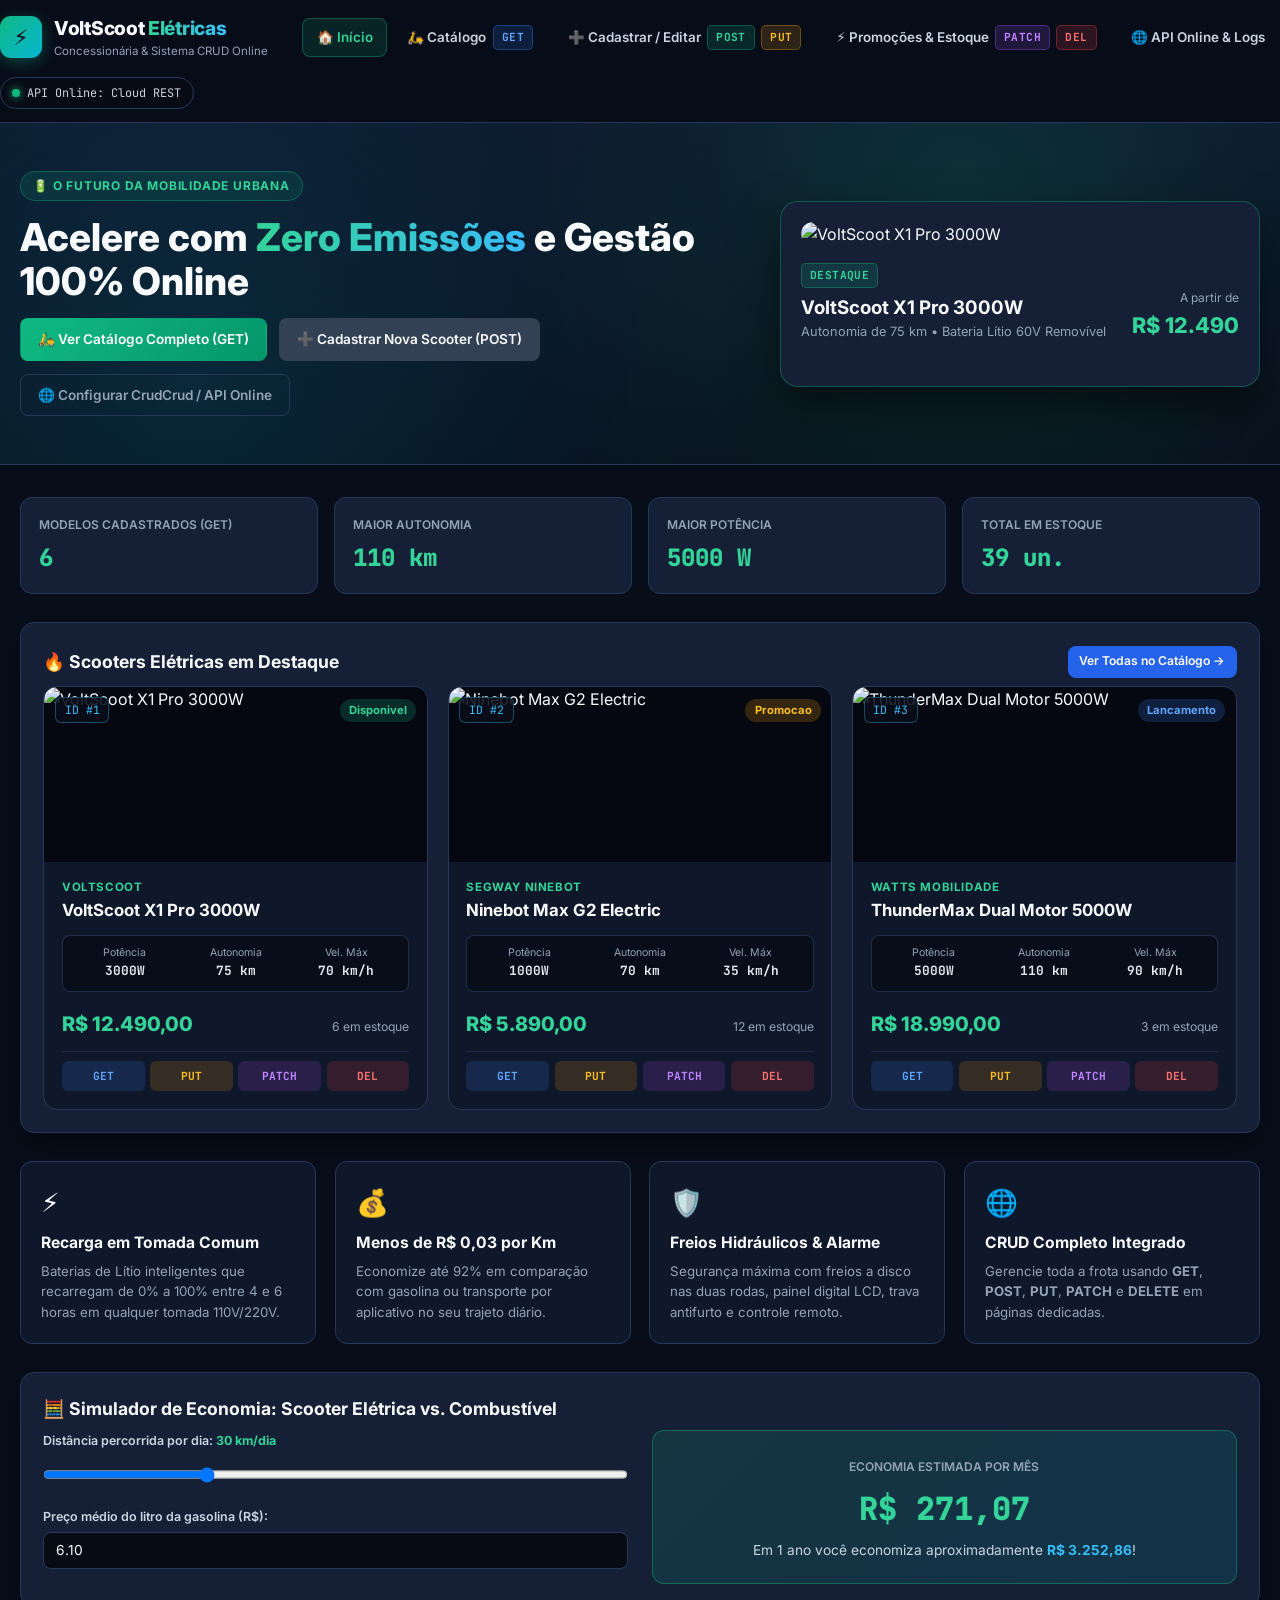
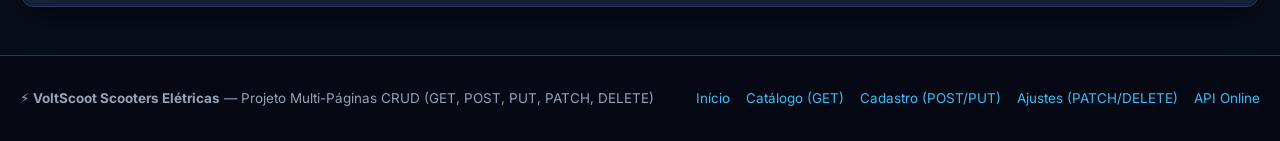
==== commit 9ef499f2: "comite" ====
--- a/index.html
+++ b/index.html
@@ -42,9 +42,6 @@
       <div>
         <span class="hero-tag">🔋 O FUTURO DA MOBILIDADE URBANA</span>
         <h1>Acelere com <span>Zero Emissões</span> e Gestão 100% Online</h1>
-        <p>
-          Explore nossa linha de Scooters Elétricas de alta potência (de 940W até 5000W Dual Motor). Todo o catálogo deste site é alimentado em tempo real por requisições HTTP (<strong>GET</strong>, <strong>POST</strong>, <strong>PUT</strong>, <strong>PATCH</strong> e <strong>DELETE</strong>) conectadas à API Online.
-        </p>
         <div class="hero-cta-group">
           <a href="catalogo.html" class="btn btn-primary">
             🛵 Ver Catálogo Completo (GET)
@@ -105,7 +102,6 @@
       <div class="card-header">
         <div>
           <h2>🔥 Scooters Elétricas em Destaque</h2>
-          <p class="card-subtitle">Dados carregados automaticamente via requisição <code>GET</code> da API Online.</p>
         </div>
         <a href="catalogo.html" class="btn btn-get btn-sm">
           Ver Todas no Catálogo →
@@ -144,7 +140,6 @@
       <div class="card-header">
         <div>
           <h2>🧮 Simulador de Economia: Scooter Elétrica vs. Combustível</h2>
-          <p class="card-subtitle">Descubra quanto você economiza trocando um veículo a gasolina por uma Scooter Elétrica VoltScoot.</p>
         </div>
       </div>
 
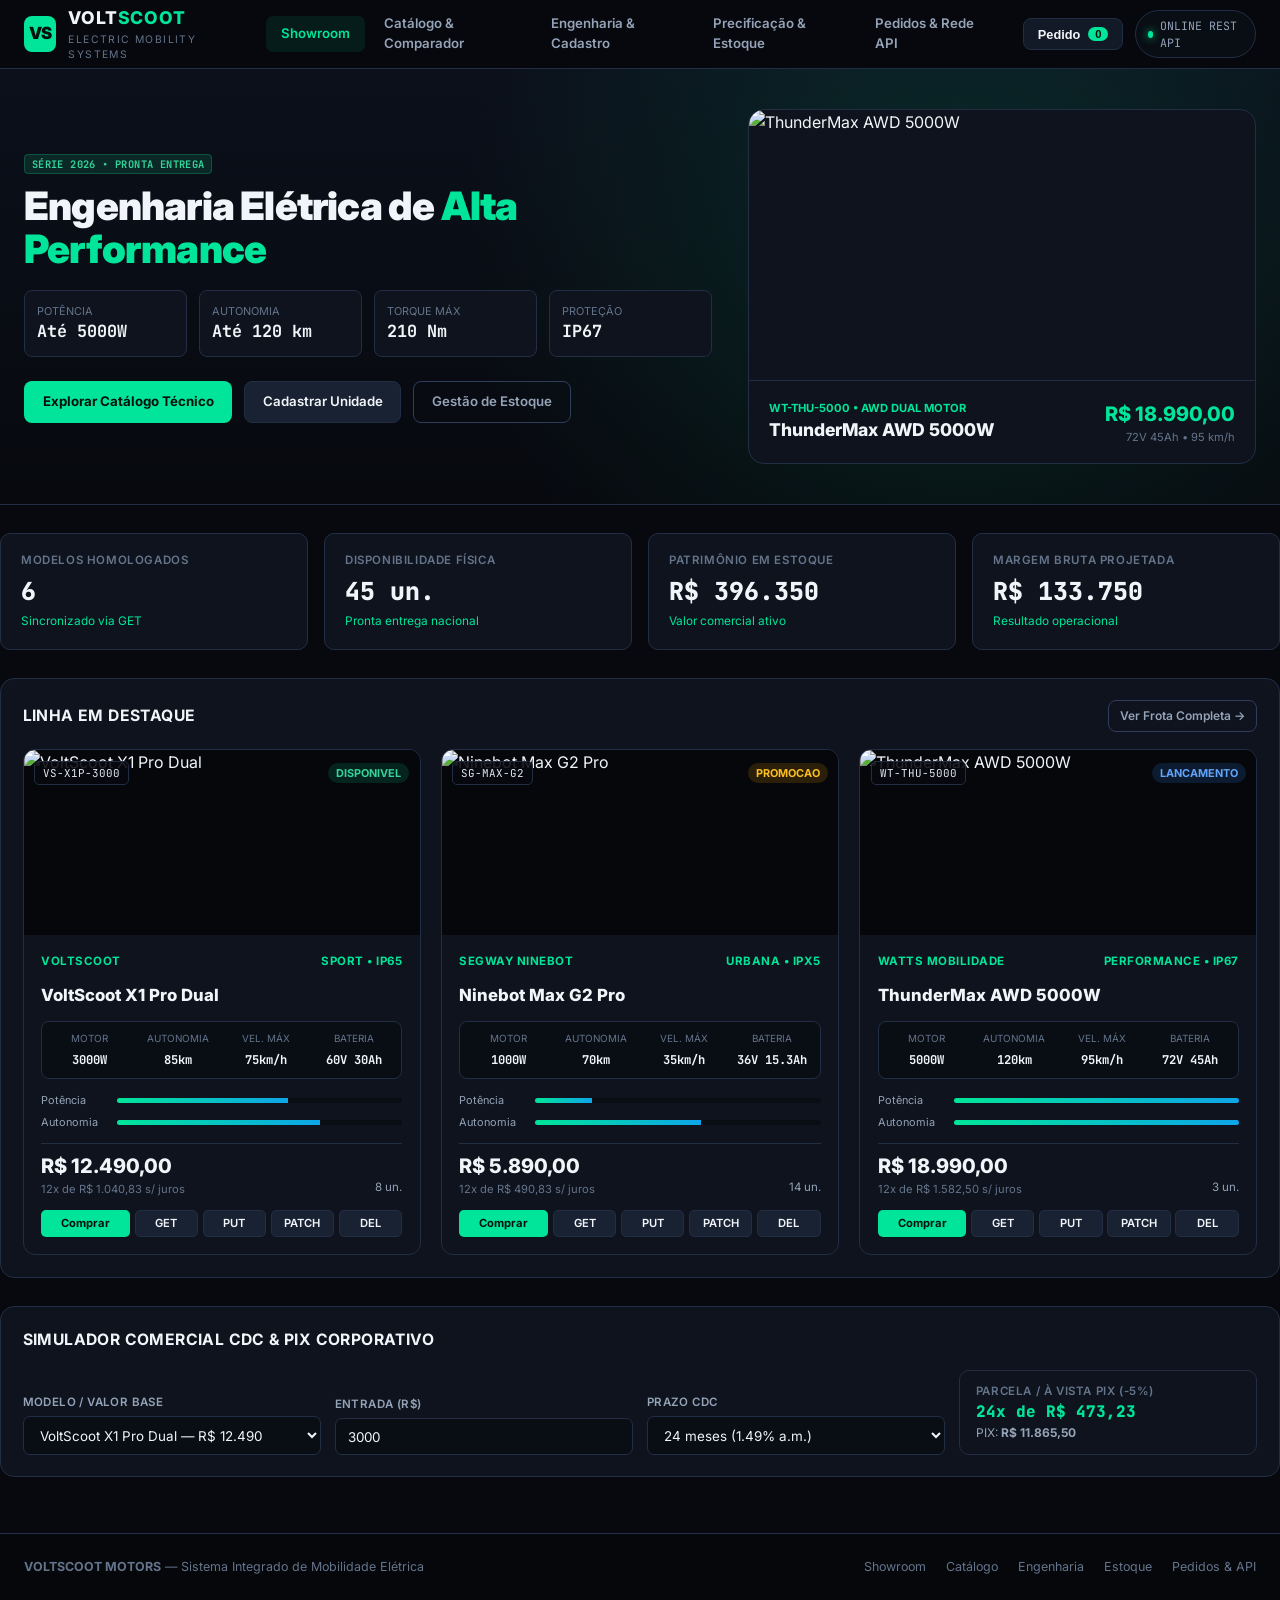
==== commit dbd3ca26: "comi1" ====
--- a/index.html
+++ b/index.html
@@ -3,188 +3,174 @@
 <head>
   <meta charset="UTF-8" />
   <meta name="viewport" content="width=device-width, initial-scale=1.0" />
-  <title>VoltScoot ⚡ Scooters Elétricas | Início & Showroom</title>
+  <title>VOLTSCOOT MOTORS | Mobilidade Elétrica & Showroom</title>
   <link rel="stylesheet" href="style.css" />
   <link rel="preconnect" href="https://fonts.googleapis.com">
   <link rel="preconnect" href="https://fonts.gstatic.com" crossorigin>
-  <link href="https://fonts.googleapis.com/css2?family=Inter:wght@400;500;600;700;800&family=JetBrains+Mono:wght@400;500;600;700&display=swap" rel="stylesheet">
+  <link href="https://fonts.googleapis.com/css2?family=Inter:wght@400;500;600;700;800;900&family=JetBrains+Mono:wght@400;500;600;700&display=swap" rel="stylesheet">
 </head>
 <body>
-  <!-- Barra de Navegação Multi-Páginas -->
   <header class="topbar">
     <div class="container topbar-inner">
       <a href="index.html" class="brand">
-        <div class="brand-logo">⚡</div>
+        <div class="brand-mark">VS</div>
         <div>
-          <span class="brand-title">VoltScoot <span class="brand-highlight">Elétricas</span></span>
-          <span class="brand-sub">Concessionária & Sistema CRUD Online</span>
+          <div class="brand-name">VOLT<span>SCOOT</span></div>
+          <span class="brand-tag">Electric Mobility Systems</span>
         </div>
       </a>
 
       <nav class="nav-menu">
-        <a href="index.html" class="nav-link active">🏠 Início</a>
-        <a href="catalogo.html" class="nav-link">🛵 Catálogo <span class="badge badge-get">GET</span></a>
-        <a href="cadastro.html" class="nav-link">➕ Cadastrar / Editar <span class="badge badge-post">POST</span> <span class="badge badge-put">PUT</span></a>
-        <a href="manutencao-patch.html" class="nav-link">⚡ Promoções & Estoque <span class="badge badge-patch">PATCH</span> <span class="badge badge-delete">DEL</span></a>
-        <a href="api-console.html" class="nav-link">🌐 API Online & Logs</a>
+        <a href="index.html" class="nav-link active">Showroom</a>
+        <a href="catalogo.html" class="nav-link">Catálogo & Comparador</a>
+        <a href="cadastro.html" class="nav-link">Engenharia & Cadastro</a>
+        <a href="manutencao-patch.html" class="nav-link">Precificação & Estoque</a>
+        <a href="api-console.html" class="nav-link">Pedidos & Rede API</a>
       </nav>
 
-      <div class="api-status-pill">
-        <span class="status-dot"></span>
-        <span id="apiTopStatusText">API Online: Cloud REST</span>
+      <div class="topbar-right">
+        <button class="cart-trigger" onclick="abrirModalCarrinho()">
+          Pedido <span class="cart-count">0</span>
+        </button>
+        <div class="api-pill">
+          <span class="dot-online"></span>
+          <span id="apiTopStatusText">ONLINE REST API</span>
+        </div>
       </div>
     </div>
   </header>
 
-  <!-- Hero Section -->
-  <section class="hero-home">
-    <div class="container hero-home-grid">
+  <section class="showroom-hero">
+    <div class="container showroom-grid">
       <div>
-        <span class="hero-tag">🔋 O FUTURO DA MOBILIDADE URBANA</span>
-        <h1>Acelere com <span>Zero Emissões</span> e Gestão 100% Online</h1>
-        <div class="hero-cta-group">
-          <a href="catalogo.html" class="btn btn-primary">
-            🛵 Ver Catálogo Completo (GET)
-          </a>
-          <a href="cadastro.html" class="btn btn-secondary">
-            ➕ Cadastrar Nova Scooter (POST)
-          </a>
-          <a href="api-console.html" class="btn btn-ghost">
-            🌐 Configurar CrudCrud / API Online
-          </a>
+        <span class="method-tag m-post">SÉRIE 2026 • PRONTA ENTREGA</span>
+        <h1 class="showroom-title">Engenharia Elétrica de <span>Alta Performance</span></h1>
+
+        <div class="spec-strip">
+          <div class="spec-strip-item">
+            <small>Potência</small>
+            <strong>Até 5000W</strong>
+          </div>
+          <div class="spec-strip-item">
+            <small>Autonomia</small>
+            <strong>Até 120 km</strong>
+          </div>
+          <div class="spec-strip-item">
+            <small>Torque Máx</small>
+            <strong>210 Nm</strong>
+          </div>
+          <div class="spec-strip-item">
+            <small>Proteção</small>
+            <strong>IP67</strong>
+          </div>
+        </div>
+
+        <div style="display:flex; gap:0.75rem; flex-wrap:wrap;">
+          <a href="catalogo.html" class="btn btn-brand">Explorar Catálogo Técnico</a>
+          <a href="cadastro.html" class="btn btn-dark">Cadastrar Unidade</a>
+          <a href="manutencao-patch.html" class="btn btn-outline">Gestão de Estoque</a>
         </div>
       </div>
 
-      <div class="hero-showcase-box">
-        <img
-          src="https://images.unsplash.com/photo-1558981806-ec527fa84c39?auto=format&fit=crop&w=900&q=80"
-          alt="VoltScoot X1 Pro 3000W"
-          style="width:100%; height:240px; object-fit:cover; border-radius:12px; margin-bottom:0.9rem;"
-        />
-        <div style="display:flex; justify-content:space-between; align-items:center;">
+      <div class="featured-stage">
+        <img src="https://images.unsplash.com/photo-1568772585407-9361f9bf3a87?auto=format&fit=crop&w=1000&q=80" alt="ThunderMax AWD 5000W" />
+        <div class="featured-stage-bar">
           <div>
-            <span class="badge badge-post">DESTAQUE</span>
-            <h3 style="margin-top:0.3rem;">VoltScoot X1 Pro 3000W</h3>
-            <p style="font-size:0.8rem; color:#94a3b8;">Autonomia de 75 km • Bateria Lítio 60V Removível</p>
+            <div style="font-size:0.7rem; color:var(--brand); font-weight:700; text-transform:uppercase;">WT-THU-5000 • AWD DUAL MOTOR</div>
+            <div style="font-size:1.1rem; font-weight:800;">ThunderMax AWD 5000W</div>
           </div>
           <div style="text-align:right;">
-            <span style="font-size:0.75rem; color:#94a3b8;">A partir de</span>
-            <div style="font-size:1.35rem; font-weight:800; color:#34d399;">R$ 12.490</div>
+            <div style="font-size:1.25rem; font-weight:800; color:var(--brand);">R$ 18.990,00</div>
+            <div style="font-size:0.7rem; color:var(--text-muted);">72V 45Ah • 95 km/h</div>
           </div>
         </div>
       </div>
     </div>
   </section>
 
-  <main class="container main-content">
-    <!-- Indicadores em Tempo Real da API -->
-    <section class="hero-stats-grid">
-      <div class="stat-card">
-        <span class="stat-label">Modelos Cadastrados (GET)</span>
-        <strong class="stat-value" id="statTotalModelos">0</strong>
+  <main class="container main-wrap">
+    <section class="kpi-row">
+      <div class="kpi-box">
+        <div class="kpi-label">Modelos Homologados</div>
+        <div class="kpi-val" id="statTotalModelos">0</div>
+        <div class="kpi-sub">Sincronizado via GET</div>
       </div>
-      <div class="stat-card">
-        <span class="stat-label">Maior Autonomia</span>
-        <strong class="stat-value" id="statMaxAutonomia">0 km</strong>
+      <div class="kpi-box">
+        <div class="kpi-label">Disponibilidade Física</div>
+        <div class="kpi-val" id="statTotalEstoque">0 un.</div>
+        <div class="kpi-sub">Pronta entrega nacional</div>
       </div>
-      <div class="stat-card">
-        <span class="stat-label">Maior Potência</span>
-        <strong class="stat-value" id="statMaxPotencia">0 W</strong>
+      <div class="kpi-box">
+        <div class="kpi-label">Patrimônio em Estoque</div>
+        <div class="kpi-val" id="statValorEstoque">R$ 0</div>
+        <div class="kpi-sub">Valor comercial ativo</div>
       </div>
-      <div class="stat-card">
-        <span class="stat-label">Total em Estoque</span>
-        <strong class="stat-value" id="statTotalEstoque">0 un.</strong>
+      <div class="kpi-box">
+        <div class="kpi-label">Margem Bruta Projetada</div>
+        <div class="kpi-val" id="statMargemTotal">R$ 0</div>
+        <div class="kpi-sub">Resultado operacional</div>
       </div>
     </section>
 
-    <!-- Scooters em Destaque (Carregadas via GET) -->
-    <section class="card">
-      <div class="card-header">
-        <div>
-          <h2>🔥 Scooters Elétricas em Destaque</h2>
-        </div>
-        <a href="catalogo.html" class="btn btn-get btn-sm">
-          Ver Todas no Catálogo →
-        </a>
+    <section class="panel">
+      <div class="panel-head">
+        <span class="panel-title">Linha em Destaque</span>
+        <a href="catalogo.html" class="btn btn-outline btn-sm">Ver Frota Completa →</a>
       </div>
-
-      <div id="homeDestaquesGrid" class="scooters-grid"></div>
+      <div id="homeDestaquesGrid" class="catalog-grid"></div>
     </section>
 
-    <!-- Diferenciais VoltScoot -->
-    <section class="features-grid">
-      <div class="feature-item">
-        <div class="feature-icon">⚡</div>
-        <h3>Recarga em Tomada Comum</h3>
-        <p>Baterias de Lítio inteligentes que recarregam de 0% a 100% entre 4 e 6 horas em qualquer tomada 110V/220V.</p>
+    <section class="panel">
+      <div class="panel-head">
+        <span class="panel-title">Simulador Comercial CDC & PIX Corporativo</span>
       </div>
-      <div class="feature-item">
-        <div class="feature-icon">💰</div>
-        <h3>Menos de R$ 0,03 por Km</h3>
-        <p>Economize até 92% em comparação com gasolina ou transporte por aplicativo no seu trajeto diário.</p>
-      </div>
-      <div class="feature-item">
-        <div class="feature-icon">🛡️</div>
-        <h3>Freios Hidráulicos & Alarme</h3>
-        <p>Segurança máxima com freios a disco nas duas rodas, painel digital LCD, trava antifurto e controle remoto.</p>
-      </div>
-      <div class="feature-item">
-        <div class="feature-icon">🌐</div>
-        <h3>CRUD Completo Integrado</h3>
-        <p>Gerencie toda a frota usando <strong>GET</strong>, <strong>POST</strong>, <strong>PUT</strong>, <strong>PATCH</strong> e <strong>DELETE</strong> em páginas dedicadas.</p>
-      </div>
-    </section>
-
-    <!-- Calculadora Interativa de Economia -->
-    <section class="card">
-      <div class="card-header">
-        <div>
-          <h2>🧮 Simulador de Economia: Scooter Elétrica vs. Combustível</h2>
+      <div class="grid-4" style="align-items:end;">
+        <div class="field">
+          <label for="finValorScooter">Modelo / Valor Base</label>
+          <select id="finValorScooter" onchange="calcularSimulacaoFinanciamento()">
+            <option value="4990">Xiaomi Scooter 4 Ultra — R$ 4.990</option>
+            <option value="5890">Ninebot Max G2 Pro — R$ 5.890</option>
+            <option value="9790">Chopper Cruiser 2000W — R$ 9.790</option>
+            <option value="12490" selected>VoltScoot X1 Pro Dual — R$ 12.490</option>
+            <option value="13290">VoltScoot Cargo Fleet — R$ 13.290</option>
+            <option value="18990">ThunderMax AWD 5000W — R$ 18.990</option>
+          </select>
         </div>
-      </div>
-
-      <div class="calc-grid">
-        <div>
-          <div class="form-row">
-            <div class="input-group">
-              <label for="calcKmDia">Distância percorrida por dia: <strong id="calcKmValor" style="color:#34d399;">30 km/dia</strong></label>
-              <input type="range" id="calcKmDia" min="5" max="100" step="5" value="30" oninput="calcularEconomiaScooter()" />
-            </div>
-          </div>
-          <div class="form-row">
-            <div class="input-group">
-              <label for="calcPrecoGas">Preço médio do litro da gasolina (R$):</label>
-              <input type="number" id="calcPrecoGas" step="0.10" value="6.10" oninput="calcularEconomiaScooter()" />
-            </div>
-          </div>
+        <div class="field">
+          <label for="finEntrada">Entrada (R$)</label>
+          <input type="number" id="finEntrada" value="3000" step="500" min="0" oninput="calcularSimulacaoFinanciamento()" />
         </div>
-
-        <div class="calc-result-box">
-          <span class="stat-label">Economia Estimada por Mês</span>
-          <div class="calc-big-value" id="resEconomiaMes">R$ 0,00</div>
-          <p style="font-size:0.86rem; color:#cbd5e1;">
-            Em 1 ano você economiza aproximadamente <strong id="resEconomiaAno" style="color:#38bdf8;">R$ 0,00</strong>!
-          </p>
+        <div class="field">
+          <label for="finParcelas">Prazo CDC</label>
+          <select id="finParcelas" onchange="calcularSimulacaoFinanciamento()">
+            <option value="12">12 meses (1.49% a.m.)</option>
+            <option value="24" selected>24 meses (1.49% a.m.)</option>
+            <option value="36">36 meses (1.49% a.m.)</option>
+            <option value="48">48 meses (1.49% a.m.)</option>
+          </select>
+        </div>
+        <div class="kpi-box" style="padding:0.75rem 1rem;">
+          <div class="kpi-label">Parcela / À Vista PIX (-5%)</div>
+          <div style="font-size:1rem; font-weight:800; color:var(--brand); font-family:'JetBrains Mono',monospace;" id="resValorParcela">24x</div>
+          <div style="font-size:0.75rem; color:var(--text-secondary);">PIX: <strong id="resValorPix">R$ 0</strong></div>
         </div>
       </div>
     </section>
   </main>
 
-  <!-- Modal de Ficha Técnica (GET /:id) -->
-  <div id="modalFichaTecnica" class="modal-overlay hidden" onclick="if(event.target===this) fecharModalFichaTecnica()">
-    <div class="modal-box" id="modalFichaConteudo"></div>
+  <div id="modalFichaTecnica" class="modal-backdrop hidden" onclick="if(event.target===this) fecharModalFichaTecnica()">
+    <div class="modal-card" id="modalFichaConteudo"></div>
   </div>
 
-  <!-- Rodapé -->
   <footer class="footer">
     <div class="container footer-inner">
-      <div>⚡ <strong>VoltScoot Scooters Elétricas</strong> — Projeto Multi-Páginas CRUD (GET, POST, PUT, PATCH, DELETE)</div>
-      <div style="display:flex; gap:1rem;">
-        <a href="index.html">Início</a>
-        <a href="catalogo.html">Catálogo (GET)</a>
-        <a href="cadastro.html">Cadastro (POST/PUT)</a>
-        <a href="manutencao-patch.html">Ajustes (PATCH/DELETE)</a>
-        <a href="api-console.html">API Online</a>
+      <div><strong>VOLTSCOOT MOTORS</strong> — Sistema Integrado de Mobilidade Elétrica</div>
+      <div style="display:flex; gap:1.25rem;">
+        <a href="index.html">Showroom</a>
+        <a href="catalogo.html">Catálogo</a>
+        <a href="cadastro.html">Engenharia</a>
+        <a href="manutencao-patch.html">Estoque</a>
+        <a href="api-console.html">Pedidos & API</a>
       </div>
     </div>
   </footer>
--- a/style.css
+++ b/style.css
@@ -1,32 +1,28 @@
 :root {
-  --bg-body: #080d1a;
-  --bg-surface: #0f172a;
-  --bg-card: #152036;
-  --bg-card-hover: #1b2945;
-  --bg-input: #070b14;
-  --border-color: #263859;
-  --text-main: #f8fafc;
-  --text-muted: #94a3b8;
-
-  --primary: #10b981;
-  --primary-hover: #059669;
-  --accent: #06b6d4;
-
-  /* Cores Oficiais dos Métodos HTTP */
-  --get-color: #3b82f6;
-  --get-bg: rgba(59, 130, 246, 0.16);
-  --post-color: #10b981;
-  --post-bg: rgba(16, 185, 129, 0.16);
-  --put-color: #f59e0b;
-  --put-bg: rgba(245, 158, 11, 0.16);
-  --patch-color: #a855f7;
-  --patch-bg: rgba(168, 85, 247, 0.16);
-  --delete-color: #ef4444;
-  --delete-bg: rgba(239, 68, 68, 0.16);
-
-  --radius: 14px;
-  --radius-sm: 8px;
-  --shadow: 0 12px 32px -6px rgba(0, 0, 0, 0.5);
+  --bg-main: #07090e;
+  --bg-panel: #0e131d;
+  --bg-card: #131a27;
+  --bg-elevated: #192233;
+  --bg-input: #090d14;
+  --border: #222e44;
+  --border-light: #2e3e5c;
+
+  --text-primary: #f1f5f9;
+  --text-secondary: #94a3b8;
+  --text-muted: #64748b;
+
+  --brand: #00e599;
+  --brand-dark: #00b377;
+  --accent: #0ea5e9;
+
+  --get: #3b82f6;
+  --post: #10b981;
+  --put: #f59e0b;
+  --patch: #a855f7;
+  --del: #ef4444;
+
+  --radius: 10px;
+  --radius-lg: 14px;
 }
 
 * {
@@ -36,468 +32,418 @@
 }
 
 body {
-  font-family: 'Inter', system-ui, -apple-system, sans-serif;
-  background-color: var(--bg-body);
-  color: var(--text-main);
-  line-height: 1.55;
+  font-family: 'Inter', -apple-system, BlinkMacSystemFont, sans-serif;
+  background-color: var(--bg-main);
+  color: var(--text-primary);
+  line-height: 1.5;
   min-height: 100vh;
   display: flex;
   flex-direction: column;
+  -webkit-font-smoothing: antialiased;
 }
 
 a {
-  color: #38bdf8;
+  color: inherit;
   text-decoration: none;
 }
 
 .container {
-  max-width: 1360px;
+  max-width: 1420px;
   margin: 0 auto;
-  padding: 0 1.25rem;
+  padding: 0 1.5rem;
   width: 100%;
 }
 
 /* ==========================================================================
-   NAVEGAÇÃO MULTI-PÁGINAS (TOPBAR + MENU)
+   HEADER & NAVEGAÇÃO CORPORATIVA
    ========================================================================== */
 .topbar {
-  background: rgba(8, 13, 26, 0.94);
-  border-bottom: 1px solid var(--border-color);
-  backdrop-filter: blur(12px);
+  background: rgba(7, 9, 14, 0.92);
+  border-bottom: 1px solid var(--border);
+  backdrop-filter: blur(14px);
   position: sticky;
   top: 0;
-  z-index: 200;
+  z-index: 300;
 }
 
 .topbar-inner {
   display: flex;
   align-items: center;
   justify-content: space-between;
-  padding: 0.85rem 0;
-  gap: 1rem;
-  flex-wrap: wrap;
+  height: 68px;
+  gap: 1.5rem;
 }
 
 .brand {
   display: flex;
   align-items: center;
   gap: 0.75rem;
-  text-decoration: none !important;
-  color: var(--text-main);
-}
-
-.brand-logo {
-  background: linear-gradient(135deg, #10b981, #06b6d4);
-  color: #04101c;
-  font-size: 1.35rem;
-  width: 42px;
-  height: 42px;
+}
+
+.brand-mark {
+  width: 36px;
+  height: 36px;
+  background: var(--brand);
+  color: #04120c;
+  font-weight: 900;
+  font-size: 1.05rem;
+  border-radius: 8px;
   display: flex;
   align-items: center;
   justify-content: center;
-  border-radius: 11px;
+  letter-spacing: -1px;
+}
+
+.brand-name {
+  font-size: 1.1rem;
   font-weight: 800;
-  box-shadow: 0 4px 16px rgba(16, 185, 129, 0.35);
-}
-
-.brand-title {
-  font-size: 1.2rem;
+  letter-spacing: 0.8px;
+  text-transform: uppercase;
+}
+
+.brand-name span {
+  color: var(--brand);
+}
+
+.brand-tag {
+  display: block;
+  font-size: 0.65rem;
+  color: var(--text-muted);
+  letter-spacing: 1.4px;
+  text-transform: uppercase;
+}
+
+.nav-menu {
+  display: flex;
+  align-items: center;
+  gap: 0.25rem;
+}
+
+.nav-link {
+  padding: 0.5rem 0.95rem;
+  border-radius: 7px;
+  font-size: 0.83rem;
+  font-weight: 600;
+  color: var(--text-secondary);
+  transition: all 0.15s;
+  display: inline-flex;
+  align-items: center;
+  gap: 0.45rem;
+}
+
+.nav-link:hover {
+  color: var(--text-primary);
+  background: rgba(255, 255, 255, 0.04);
+}
+
+.nav-link.active {
+  color: var(--brand);
+  background: rgba(0, 229, 153, 0.09);
+}
+
+.topbar-right {
+  display: flex;
+  align-items: center;
+  gap: 0.75rem;
+}
+
+.cart-trigger {
+  background: var(--bg-card);
+  border: 1px solid var(--border);
+  color: var(--text-primary);
+  padding: 0.45rem 0.85rem;
+  border-radius: 8px;
+  font-size: 0.8rem;
+  font-weight: 600;
+  cursor: pointer;
+  display: inline-flex;
+  align-items: center;
+  gap: 0.5rem;
+}
+
+.cart-count {
+  background: var(--brand);
+  color: #04120c;
   font-weight: 800;
-  letter-spacing: -0.3px;
-}
-
-.brand-highlight {
-  background: linear-gradient(90deg, #34d399, #38bdf8);
-  -webkit-background-clip: text;
-  -webkit-text-fill-color: transparent;
-}
-
-.brand-sub {
-  display: block;
+  font-size: 0.7rem;
+  padding: 0.08rem 0.42rem;
+  border-radius: 99px;
+}
+
+.api-pill {
+  display: inline-flex;
+  align-items: center;
+  gap: 0.45rem;
+  font-family: 'JetBrains Mono', monospace;
   font-size: 0.72rem;
-  color: var(--text-muted);
-}
-
-.nav-menu {
-  display: flex;
-  align-items: center;
-  gap: 0.35rem;
-  flex-wrap: wrap;
-}
-
-.nav-link {
-  display: inline-flex;
-  align-items: center;
-  gap: 0.4rem;
-  padding: 0.5rem 0.85rem;
-  border-radius: 8px;
-  font-size: 0.84rem;
-  font-weight: 600;
-  color: #cbd5e1;
-  text-decoration: none !important;
-  transition: all 0.18s;
-  border: 1px solid transparent;
-}
-
-.nav-link:hover {
-  background: rgba(255, 255, 255, 0.05);
-  color: #fff;
-}
-
-.nav-link.active {
-  background: rgba(16, 185, 129, 0.14);
-  color: #34d399;
-  border-color: rgba(16, 185, 129, 0.35);
-}
-
-.api-status-pill {
-  display: inline-flex;
-  align-items: center;
-  gap: 0.45rem;
-  font-size: 0.74rem;
+  background: var(--bg-input);
+  border: 1px solid var(--border);
+  padding: 0.38rem 0.75rem;
+  border-radius: 99px;
+  color: var(--text-secondary);
+}
+
+.dot-online {
+  width: 7px;
+  height: 7px;
+  border-radius: 50%;
+  background: var(--brand);
+  box-shadow: 0 0 8px var(--brand);
+}
+
+/* ==========================================================================
+   BADGES & BOTÕES
+   ========================================================================== */
+.method-tag {
   font-family: 'JetBrains Mono', monospace;
-  background: var(--bg-input);
-  border: 1px solid var(--border-color);
-  padding: 0.35rem 0.7rem;
-  border-radius: 999px;
-  color: #cbd5e1;
-}
-
-.status-dot {
-  width: 8px;
-  height: 8px;
-  border-radius: 50%;
-  background: #10b981;
-  box-shadow: 0 0 8px #10b981;
-}
-
-/* ==========================================================================
-   BADGES HTTP E BOTÕES GERAIS
-   ========================================================================== */
-.badge {
-  font-family: 'JetBrains Mono', monospace;
-  font-size: 0.7rem;
+  font-size: 0.65rem;
   font-weight: 700;
-  padding: 0.18rem 0.5rem;
-  border-radius: 5px;
+  padding: 0.14rem 0.42rem;
+  border-radius: 4px;
   letter-spacing: 0.4px;
-  display: inline-flex;
-  align-items: center;
-  justify-content: center;
-  border: 1px solid transparent;
-}
-
-.badge-get { background: var(--get-bg); color: #60a5fa; border-color: rgba(59, 130, 246, 0.35); }
-.badge-post { background: var(--post-bg); color: #34d399; border-color: rgba(16, 185, 129, 0.35); }
-.badge-put { background: var(--put-bg); color: #fbbf24; border-color: rgba(245, 158, 11, 0.35); }
-.badge-patch { background: var(--patch-bg); color: #c084fc; border-color: rgba(168, 85, 247, 0.35); }
-.badge-delete { background: var(--delete-bg); color: #f87171; border-color: rgba(239, 68, 68, 0.35); }
+  text-transform: uppercase;
+}
+
+.m-get { background: rgba(59, 130, 246, 0.15); color: #60a5fa; border: 1px solid rgba(59, 130, 246, 0.3); }
+.m-post { background: rgba(16, 185, 129, 0.15); color: #34d399; border: 1px solid rgba(16, 185, 129, 0.3); }
+.m-put { background: rgba(245, 158, 11, 0.15); color: #fbbf24; border: 1px solid rgba(245, 158, 11, 0.3); }
+.m-patch { background: rgba(168, 85, 247, 0.15); color: #c084fc; border: 1px solid rgba(168, 85, 247, 0.3); }
+.m-delete { background: rgba(239, 68, 68, 0.15); color: #f87171; border: 1px solid rgba(239, 68, 68, 0.3); }
 
 .btn {
   display: inline-flex;
   align-items: center;
   justify-content: center;
-  gap: 0.45rem;
-  padding: 0.62rem 1.05rem;
-  border-radius: var(--radius-sm);
-  font-size: 0.85rem;
+  gap: 0.5rem;
+  padding: 0.62rem 1.1rem;
+  border-radius: 8px;
+  font-size: 0.83rem;
   font-weight: 600;
   border: 1px solid transparent;
   cursor: pointer;
-  transition: all 0.18s ease;
+  transition: all 0.16s ease;
   color: #fff;
-  text-decoration: none !important;
-}
-
-.btn:hover {
-  transform: translateY(-1px);
-  filter: brightness(1.08);
-}
-
-.btn .badge {
-  background: rgba(0, 0, 0, 0.28);
-  color: #fff;
-  border: none;
-  padding: 0.1rem 0.38rem;
-  font-size: 0.66rem;
-}
-
-.btn-primary { background: linear-gradient(135deg, #10b981, #059669); }
+  font-family: inherit;
+}
+
+.btn:hover { filter: brightness(1.08); transform: translateY(-1px); }
+.btn:active { transform: translateY(0); }
+
+.btn-brand { background: var(--brand); color: #04120c; font-weight: 700; }
 .btn-get { background: #2563eb; }
 .btn-post { background: #059669; }
 .btn-put { background: #d97706; }
-.btn-patch { background: #9333ea; }
+.btn-patch { background: #7c3aed; }
 .btn-delete { background: #dc2626; }
-.btn-secondary { background: #334155; color: #f8fafc; }
-.btn-ghost { background: transparent; border-color: var(--border-color); color: var(--text-muted); }
-.btn-ghost:hover { color: #fff; border-color: #64748b; }
-.btn-sm { padding: 0.35rem 0.65rem; font-size: 0.76rem; }
-.full-width { width: 100%; }
+.btn-dark { background: var(--bg-elevated); border-color: var(--border); color: var(--text-primary); }
+.btn-outline { background: transparent; border-color: var(--border-light); color: var(--text-secondary); }
+.btn-outline:hover { color: var(--text-primary); border-color: var(--text-secondary); }
+.btn-sm { padding: 0.36rem 0.7rem; font-size: 0.75rem; }
+.btn-xs { padding: 0.24rem 0.5rem; font-size: 0.7rem; border-radius: 5px; }
 
 /* ==========================================================================
-   ESTRUTURA DE PÁGINAS E CARDS
+   LAYOUT GERAL, SEÇÕES E KPIs
    ========================================================================== */
-.page-header {
-  background: radial-gradient(circle at 80% 20%, rgba(16, 185, 129, 0.14), transparent 50%),
-              linear-gradient(180deg, #0d1629 0%, var(--bg-body) 100%);
-  border-bottom: 1px solid var(--border-color);
-  padding: 2rem 0;
-  margin-bottom: 1.75rem;
-}
-
-.page-header-inner {
-  display: flex;
-  align-items: center;
-  justify-content: space-between;
-  gap: 1.5rem;
-  flex-wrap: wrap;
-}
-
-.page-title {
-  font-size: 1.65rem;
-  font-weight: 800;
-  margin-bottom: 0.3rem;
-}
-
-.page-desc {
-  color: var(--text-muted);
-  font-size: 0.92rem;
-  max-width: 720px;
-}
-
-.main-content {
+.main-wrap {
   flex: 1;
+  padding: 1.75rem 0 3.5rem;
   display: flex;
   flex-direction: column;
   gap: 1.75rem;
-  padding-bottom: 3rem;
-}
-
-.card {
-  background: var(--bg-card);
-  border: 1px solid var(--border-color);
+}
+
+.toolbar-top {
+  display: flex;
+  align-items: center;
+  justify-content: space-between;
+  gap: 1rem;
+  flex-wrap: wrap;
+  padding-bottom: 1.1rem;
+  border-bottom: 1px solid var(--border);
+}
+
+.toolbar-title {
+  font-size: 1.35rem;
+  font-weight: 800;
+  letter-spacing: -0.3px;
+}
+
+.kpi-row {
+  display: grid;
+  grid-template-columns: repeat(auto-fit, minmax(210px, 1fr));
+  gap: 1rem;
+}
+
+.kpi-box {
+  background: var(--bg-panel);
+  border: 1px solid var(--border);
   border-radius: var(--radius);
-  padding: 1.4rem;
-  box-shadow: var(--shadow);
-}
-
-.card-header {
+  padding: 1.1rem 1.25rem;
+}
+
+.kpi-label {
+  font-size: 0.72rem;
+  text-transform: uppercase;
+  letter-spacing: 0.6px;
+  color: var(--text-muted);
+  font-weight: 600;
+}
+
+.kpi-val {
+  font-size: 1.55rem;
+  font-weight: 800;
+  font-family: 'JetBrains Mono', monospace;
+  margin-top: 0.25rem;
+  color: var(--text-primary);
+}
+
+.kpi-sub {
+  font-size: 0.74rem;
+  color: var(--brand);
+  margin-top: 0.2rem;
+}
+
+.panel {
+  background: var(--bg-panel);
+  border: 1px solid var(--border);
+  border-radius: var(--radius-lg);
+  padding: 1.35rem;
+}
+
+.panel-head {
   display: flex;
   align-items: center;
   justify-content: space-between;
-  gap: 0.75rem;
-  margin-bottom: 0.5rem;
+  gap: 1rem;
+  margin-bottom: 1.1rem;
   flex-wrap: wrap;
 }
 
-.card-header h2, .card-header h3 {
-  font-size: 1.1rem;
+.panel-title {
+  font-size: 0.98rem;
   font-weight: 700;
-}
-
-.card-subtitle {
-  font-size: 0.84rem;
-  color: var(--text-muted);
-  margin-bottom: 1.1rem;
+  text-transform: uppercase;
+  letter-spacing: 0.4px;
+  color: var(--text-primary);
 }
 
 /* ==========================================================================
-   HOME PAGE (HERO, VANTAGENS, CALCULADORA DE ECONOMIA)
+   HERO SHOWROOM CONFIGURADOR (HOME)
    ========================================================================== */
-.hero-home {
-  background: radial-gradient(circle at 75% 30%, rgba(16, 185, 129, 0.18), transparent 45%),
-              radial-gradient(circle at 15% 80%, rgba(6, 182, 212, 0.15), transparent 50%),
-              linear-gradient(180deg, #0d162a 0%, var(--bg-body) 100%);
-  border-bottom: 1px solid var(--border-color);
-  padding: 3rem 0;
-  margin-bottom: 2rem;
-}
-
-.hero-home-grid {
+.showroom-hero {
+  background: radial-gradient(circle at 75% 35%, rgba(0, 229, 153, 0.12), transparent 50%),
+              linear-gradient(180deg, #0b101b 0%, var(--bg-main) 100%);
+  border-bottom: 1px solid var(--border);
+  padding: 2.5rem 0;
+}
+
+.showroom-grid {
   display: grid;
-  grid-template-columns: 1.2fr 0.8fr;
-  gap: 2.5rem;
-  align-items: center;
-}
-
-@media (max-width: 960px) {
-  .hero-home-grid { grid-template-columns: 1fr; }
-}
-
-.hero-tag {
-  display: inline-block;
-  font-size: 0.75rem;
-  font-weight: 700;
-  letter-spacing: 0.8px;
-  color: #34d399;
-  background: rgba(16, 185, 129, 0.12);
-  border: 1px solid rgba(16, 185, 129, 0.35);
-  padding: 0.28rem 0.75rem;
-  border-radius: 999px;
-  margin-bottom: 0.9rem;
-}
-
-.hero-home h1 {
-  font-size: 2.4rem;
-  font-weight: 800;
-  line-height: 1.15;
-  margin-bottom: 0.9rem;
-}
-
-.hero-home h1 span {
-  background: linear-gradient(90deg, #34d399, #38bdf8);
-  -webkit-background-clip: text;
-  -webkit-text-fill-color: transparent;
-}
-
-.hero-home p {
-  font-size: 1rem;
-  color: var(--text-muted);
-  margin-bottom: 1.5rem;
-  max-width: 600px;
-}
-
-.hero-cta-group {
-  display: flex;
-  gap: 0.8rem;
-  flex-wrap: wrap;
-}
-
-.hero-showcase-box {
-  background: var(--bg-card);
-  border: 1px solid rgba(16, 185, 129, 0.35);
-  border-radius: 18px;
-  padding: 1.25rem;
-  box-shadow: 0 20px 45px rgba(0, 0, 0, 0.55);
-}
-
-.hero-stats-grid {
+  grid-template-columns: 1.15fr 0.85fr;
+  gap: 2.25rem;
+  align-items: center;
+}
+
+@media (max-width: 980px) {
+  .showroom-grid { grid-template-columns: 1fr; }
+}
+
+.showroom-title {
+  font-size: 2.45rem;
+  font-weight: 900;
+  line-height: 1.1;
+  letter-spacing: -0.8px;
+  margin: 0.6rem 0 1.25rem;
+}
+
+.showroom-title span { color: var(--brand); }
+
+.spec-strip {
   display: grid;
   grid-template-columns: repeat(4, 1fr);
-  gap: 1rem;
-}
-
-@media (max-width: 820px) {
-  .hero-stats-grid { grid-template-columns: repeat(2, 1fr); }
-}
-
-.stat-card {
-  background: var(--bg-card);
-  border: 1px solid var(--border-color);
-  padding: 1.1rem;
+  gap: 0.75rem;
+  margin-bottom: 1.5rem;
+}
+
+.spec-strip-item {
+  background: var(--bg-panel);
+  border: 1px solid var(--border);
+  padding: 0.75rem;
+  border-radius: 8px;
+}
+
+.spec-strip-item small {
+  display: block;
+  font-size: 0.68rem;
+  color: var(--text-muted);
+  text-transform: uppercase;
+}
+
+.spec-strip-item strong {
+  font-family: 'JetBrains Mono', monospace;
+  font-size: 1.05rem;
+  color: var(--text-primary);
+}
+
+.featured-stage {
+  background: var(--bg-panel);
+  border: 1px solid var(--border);
+  border-radius: 16px;
+  overflow: hidden;
+}
+
+.featured-stage img {
+  width: 100%;
+  height: 270px;
+  object-fit: cover;
+  display: block;
+}
+
+.featured-stage-bar {
+  padding: 1.1rem 1.25rem;
+  display: flex;
+  justify-content: space-between;
+  align-items: center;
+  border-top: 1px solid var(--border);
+}
+
+/* ==========================================================================
+   CARDS DE SCOOTERS ELÉTRICAS (COMPLEXOS COM TELEMETRIA)
+   ========================================================================== */
+.catalog-grid {
+  display: grid;
+  grid-template-columns: repeat(auto-fill, minmax(315px, 1fr));
+  gap: 1.25rem;
+}
+
+.unit-card {
+  background: var(--bg-panel);
+  border: 1px solid var(--border);
   border-radius: 12px;
+  overflow: hidden;
   display: flex;
   flex-direction: column;
-  gap: 0.25rem;
-}
-
-.stat-label {
-  font-size: 0.75rem;
-  color: var(--text-muted);
-  text-transform: uppercase;
-  font-weight: 600;
-}
-
-.stat-value {
-  font-size: 1.5rem;
-  font-weight: 800;
-  color: #34d399;
-  font-family: 'JetBrains Mono', monospace;
-}
-
-.features-grid {
-  display: grid;
-  grid-template-columns: repeat(auto-fit, minmax(240px, 1fr));
-  gap: 1.15rem;
-}
-
-.feature-item {
-  background: var(--bg-surface);
-  border: 1px solid var(--border-color);
-  border-radius: 12px;
-  padding: 1.25rem;
-}
-
-.feature-icon {
-  font-size: 1.65rem;
-  margin-bottom: 0.5rem;
-}
-
-.feature-item h3 {
-  font-size: 0.98rem;
-  margin-bottom: 0.35rem;
-}
-
-.feature-item p {
-  font-size: 0.83rem;
-  color: var(--text-muted);
-}
-
-.calc-grid {
-  display: grid;
-  grid-template-columns: 1fr 1fr;
-  gap: 1.5rem;
-  align-items: center;
-}
-
-@media (max-width: 820px) {
-  .calc-grid { grid-template-columns: 1fr; }
-}
-
-.calc-result-box {
-  background: linear-gradient(135deg, rgba(16, 185, 129, 0.14), rgba(6, 182, 212, 0.12));
-  border: 1px solid rgba(16, 185, 129, 0.4);
-  border-radius: 12px;
-  padding: 1.35rem;
-  text-align: center;
-}
-
-.calc-big-value {
-  font-size: 2rem;
-  font-weight: 800;
-  color: #34d399;
-  font-family: 'JetBrains Mono', monospace;
-  margin: 0.4rem 0;
-}
-
-/* ==========================================================================
-   CARDS DE SCOOTERS ELÉTRICAS
-   ========================================================================== */
-.scooters-grid {
-  display: grid;
-  grid-template-columns: repeat(auto-fill, minmax(290px, 1fr));
-  gap: 1.25rem;
-}
-
-.scooter-card {
-  background: var(--bg-surface);
-  border: 1px solid var(--border-color);
-  border-radius: 14px;
-  overflow: hidden;
-  display: flex;
-  flex-direction: column;
-  transition: transform 0.2s, border-color 0.2s;
-}
-
-.scooter-card:hover {
-  transform: translateY(-4px);
-  border-color: rgba(16, 185, 129, 0.55);
-}
-
-.scooter-img-wrap {
+  transition: border-color 0.18s, transform 0.18s;
+}
+
+.unit-card:hover {
+  border-color: var(--border-light);
+  transform: translateY(-2px);
+}
+
+.unit-media {
   position: relative;
-  height: 175px;
-  background: #050811;
-  overflow: hidden;
-}
-
-.scooter-img-wrap img {
+  height: 185px;
+  background: #05070b;
+}
+
+.unit-media img {
   width: 100%;
   height: 100%;
   object-fit: cover;
 }
 
-.scooter-top-badges {
+.unit-badges-top {
   position: absolute;
   top: 0.65rem;
   left: 0.65rem;
@@ -507,311 +453,328 @@
   align-items: center;
 }
 
-.scooter-id-tag {
+.sku-tag {
   font-family: 'JetBrains Mono', monospace;
+  font-size: 0.68rem;
+  background: rgba(7, 9, 14, 0.88);
+  color: #e2e8f0;
+  padding: 0.2rem 0.5rem;
+  border-radius: 5px;
+  border: 1px solid var(--border);
+}
+
+.unit-content {
+  padding: 1.1rem;
+  display: flex;
+  flex-direction: column;
+  gap: 0.8rem;
+  flex: 1;
+}
+
+.unit-meta-line {
+  display: flex;
+  justify-content: space-between;
   font-size: 0.72rem;
-  background: rgba(8, 13, 26, 0.88);
-  color: #38bdf8;
-  padding: 0.2rem 0.55rem;
-  border-radius: 6px;
-  border: 1px solid rgba(56, 189, 248, 0.35);
-}
-
-.scooter-body {
-  padding: 1.1rem;
-  display: flex;
-  flex-direction: column;
-  gap: 0.7rem;
-  flex: 1;
-}
-
-.scooter-brand {
-  font-size: 0.72rem;
-  text-transform: uppercase;
-  letter-spacing: 0.6px;
-  color: #34d399;
+  text-transform: uppercase;
+  letter-spacing: 0.5px;
+  color: var(--brand);
   font-weight: 700;
 }
 
-.scooter-title {
+.unit-name {
   font-size: 1.05rem;
-  font-weight: 700;
-  color: var(--text-main);
-}
-
-.scooter-specs {
-  display: grid;
-  grid-template-columns: repeat(3, 1fr);
-  gap: 0.4rem;
-  background: rgba(7, 11, 20, 0.7);
-  padding: 0.6rem;
-  border-radius: 8px;
-  border: 1px solid rgba(38, 56, 89, 0.75);
-}
-
-.spec-item {
-  display: flex;
-  flex-direction: column;
-  align-items: center;
-  text-align: center;
-}
-
-.spec-label { font-size: 0.66rem; color: var(--text-muted); }
-.spec-val { font-family: 'JetBrains Mono', monospace; font-size: 0.8rem; font-weight: 700; color: #e2e8f0; }
-
-.scooter-price-row {
-  display: flex;
-  align-items: baseline;
-  justify-content: space-between;
-  margin-top: auto;
-  padding-top: 0.35rem;
-}
-
-.scooter-price { font-size: 1.25rem; font-weight: 800; color: #34d399; }
-.scooter-stock { font-size: 0.76rem; color: var(--text-muted); }
-
-.scooter-actions {
+  font-weight: 800;
+  color: var(--text-primary);
+}
+
+.unit-telemetry {
   display: grid;
   grid-template-columns: repeat(4, 1fr);
   gap: 0.35rem;
-  padding-top: 0.6rem;
-  border-top: 1px solid rgba(38, 56, 89, 0.6);
-}
-
-.action-btn {
+  background: var(--bg-input);
+  border: 1px solid var(--border);
+  border-radius: 8px;
+  padding: 0.55rem 0.4rem;
+  text-align: center;
+}
+
+.tel-cell span {
+  display: block;
+  font-size: 0.62rem;
+  color: var(--text-muted);
+  text-transform: uppercase;
+}
+
+.tel-cell strong {
   font-family: 'JetBrains Mono', monospace;
+  font-size: 0.76rem;
+  color: var(--text-primary);
+}
+
+.unit-bars {
+  display: flex;
+  flex-direction: column;
+  gap: 0.35rem;
+}
+
+.bar-row {
+  display: flex;
+  align-items: center;
+  gap: 0.5rem;
+  font-size: 0.68rem;
+  color: var(--text-secondary);
+}
+
+.bar-label { width: 68px; }
+.bar-track {
+  flex: 1;
+  height: 5px;
+  background: var(--bg-input);
+  border-radius: 99px;
+  overflow: hidden;
+}
+.bar-fill {
+  height: 100%;
+  background: linear-gradient(90deg, var(--brand), var(--accent));
+}
+
+.unit-pricing {
+  display: flex;
+  justify-content: space-between;
+  align-items: flex-end;
+  margin-top: auto;
+  padding-top: 0.4rem;
+  border-top: 1px solid var(--border);
+}
+
+.price-main {
+  font-size: 1.25rem;
+  font-weight: 800;
+  color: var(--text-primary);
+}
+
+.price-installments {
   font-size: 0.7rem;
-  font-weight: 700;
-  padding: 0.32rem 0.45rem;
-  border-radius: 6px;
-  cursor: pointer;
-  border: 1px solid transparent;
-  transition: all 0.15s;
-  text-align: center;
-}
-
-.action-btn:hover { transform: scale(1.04); }
+  color: var(--text-muted);
+}
+
+.unit-footer-actions {
+  display: grid;
+  grid-template-columns: 1.4fr repeat(4, 1fr);
+  gap: 0.3rem;
+}
 
 /* ==========================================================================
-   FORMULÁRIOS E FILTROS
+   FILTROS, COMPARADOR E FORMULÁRIOS MULTI-COLUNAS
    ========================================================================== */
-.filter-bar {
+.filters-grid {
   display: grid;
-  grid-template-columns: 2fr 1fr 1fr 1fr auto;
-  gap: 0.85rem;
+  grid-template-columns: 1.8fr 1fr 1fr 1fr 1fr auto;
+  gap: 0.75rem;
   align-items: end;
 }
 
-@media (max-width: 960px) {
-  .filter-bar { grid-template-columns: 1fr 1fr; }
-}
-
-.form-grid-layout {
-  display: grid;
-  grid-template-columns: 1.35fr 0.85fr;
-  gap: 1.5rem;
-  align-items: start;
-}
-
-@media (max-width: 960px) {
-  .form-grid-layout { grid-template-columns: 1fr; }
-}
-
-.form-row { margin-bottom: 0.85rem; }
-.form-row.two-cols { display: grid; grid-template-columns: 1fr 1fr; gap: 0.8rem; }
-.form-row.three-cols { display: grid; grid-template-columns: 1fr 1fr 1fr; gap: 0.75rem; }
-
-@media (max-width: 640px) {
-  .form-row.two-cols, .form-row.three-cols { grid-template-columns: 1fr; }
-}
-
-.input-group {
+@media (max-width: 1080px) {
+  .filters-grid { grid-template-columns: 1fr 1fr; }
+}
+
+.field {
   display: flex;
   flex-direction: column;
   gap: 0.32rem;
 }
 
-.input-group label {
-  font-size: 0.78rem;
+.field label {
+  font-size: 0.72rem;
   font-weight: 600;
-  color: #cbd5e1;
-}
-
-.input-group input,
-.input-group select,
-.input-group textarea {
+  color: var(--text-secondary);
+  text-transform: uppercase;
+  letter-spacing: 0.4px;
+}
+
+.field input,
+.field select,
+.field textarea {
   background: var(--bg-input);
-  border: 1px solid var(--border-color);
-  color: var(--text-main);
-  padding: 0.62rem 0.75rem;
-  border-radius: var(--radius-sm);
-  font-size: 0.86rem;
+  border: 1px solid var(--border);
+  color: var(--text-primary);
+  padding: 0.58rem 0.75rem;
+  border-radius: 7px;
+  font-size: 0.84rem;
   font-family: inherit;
   outline: none;
-  transition: border-color 0.2s, box-shadow 0.2s;
-}
-
-.input-group input:focus,
-.input-group select:focus,
-.input-group textarea:focus {
-  border-color: #10b981;
-  box-shadow: 0 0 0 3px rgba(16, 185, 129, 0.2);
-}
-
-.readonly-input {
-  color: var(--text-muted) !important;
-  font-family: 'JetBrains Mono', monospace !important;
-  cursor: not-allowed;
+}
+
+.field input:focus,
+.field select:focus,
+.field textarea:focus {
+  border-color: var(--brand);
+}
+
+.grid-2 { display: grid; grid-template-columns: 1fr 1fr; gap: 0.85rem; }
+.grid-3 { display: grid; grid-template-columns: 1fr 1fr 1fr; gap: 0.85rem; }
+.grid-4 { display: grid; grid-template-columns: repeat(4, 1fr); gap: 0.85rem; }
+.split-erp { display: grid; grid-template-columns: 1.45fr 0.85fr; gap: 1.35rem; align-items: start; }
+
+@media (max-width: 960px) {
+  .grid-2, .grid-3, .grid-4, .split-erp { grid-template-columns: 1fr; }
 }
 
 /* ==========================================================================
-   TABELAS E STATUS PILLS
+   TABELAS DE DADOS & EDIÇÃO INLINE (PATCH)
    ========================================================================== */
-.table-responsive { overflow-x: auto; }
-
-.crud-table {
+.table-wrap { overflow-x: auto; }
+
+.data-table {
   width: 100%;
   border-collapse: collapse;
-  font-size: 0.85rem;
-}
-
-.crud-table th, .crud-table td {
-  padding: 0.75rem 0.65rem;
+  font-size: 0.82rem;
+}
+
+.data-table th,
+.data-table td {
+  padding: 0.72rem 0.65rem;
   text-align: left;
-  border-bottom: 1px solid rgba(38, 56, 89, 0.65);
-}
-
-.crud-table th {
-  font-size: 0.73rem;
+  border-bottom: 1px solid var(--border);
+}
+
+.data-table th {
+  font-size: 0.68rem;
   text-transform: uppercase;
   letter-spacing: 0.5px;
   color: var(--text-muted);
-  background: rgba(7, 11, 20, 0.6);
-}
-
-.status-pill {
+  background: var(--bg-input);
+}
+
+.data-table tbody tr:hover {
+  background: rgba(255, 255, 255, 0.02);
+}
+
+.inline-input {
+  background: var(--bg-input);
+  border: 1px solid var(--border);
+  color: var(--text-primary);
+  padding: 0.28rem 0.45rem;
+  border-radius: 5px;
+  font-family: 'JetBrains Mono', monospace;
+  font-size: 0.78rem;
+  width: 95px;
+}
+
+.inline-select {
+  background: var(--bg-input);
+  border: 1px solid var(--border);
+  color: var(--text-primary);
+  padding: 0.28rem 0.45rem;
+  border-radius: 5px;
+  font-size: 0.76rem;
+}
+
+.badge-status {
   display: inline-block;
-  padding: 0.16rem 0.58rem;
-  border-radius: 999px;
-  font-size: 0.7rem;
+  padding: 0.14rem 0.5rem;
+  border-radius: 99px;
+  font-size: 0.68rem;
   font-weight: 700;
-}
-
-.status-Disponivel { background: rgba(16, 185, 129, 0.2); color: #34d399; }
-.status-Promocao { background: rgba(245, 158, 11, 0.2); color: #fbbf24; }
-.status-Lancamento { background: rgba(59, 130, 246, 0.2); color: #60a5fa; }
-.status-Esgotada { background: rgba(239, 68, 68, 0.2); color: #f87171; }
-
-.text-right { text-align: right !important; }
+  text-transform: uppercase;
+}
+
+.st-Disponivel { background: rgba(16, 185, 129, 0.16); color: #34d399; }
+.st-Promocao { background: rgba(245, 158, 11, 0.16); color: #fbbf24; }
+.st-Lancamento { background: rgba(59, 130, 246, 0.16); color: #60a5fa; }
+.st-Esgotada { background: rgba(239, 68, 68, 0.16); color: #f87171; }
+.st-Confirmado, .st-Aprovado { background: rgba(16, 185, 129, 0.16); color: #34d399; }
+.st-Pendente { background: rgba(245, 158, 11, 0.16); color: #fbbf24; }
+.st-Cancelado { background: rgba(239, 68, 68, 0.16); color: #f87171; }
 
 /* ==========================================================================
-   MODAL DE FICHA TÉCNICA (GET /:ID)
+   INSPETOR DE REDE HTTP
    ========================================================================== */
-.modal-overlay {
+.net-box {
+  background: var(--bg-input);
+  border: 1px solid var(--border);
+  border-radius: var(--radius);
+  overflow: hidden;
+}
+
+.net-bar {
+  display: flex;
+  align-items: center;
+  gap: 0.65rem;
+  padding: 0.6rem 0.9rem;
+  background: var(--bg-card);
+  border-bottom: 1px solid var(--border);
+  font-family: 'JetBrains Mono', monospace;
+  font-size: 0.76rem;
+}
+
+.net-cols {
+  display: grid;
+  grid-template-columns: 1fr 1fr;
+}
+
+@media (max-width: 720px) {
+  .net-cols { grid-template-columns: 1fr; }
+}
+
+.net-pane {
+  padding: 0.75rem;
+  border-right: 1px solid var(--border);
+}
+
+.net-pane:last-child { border-right: none; }
+
+.net-pane-head {
+  font-size: 0.68rem;
+  text-transform: uppercase;
+  color: var(--text-muted);
+  font-weight: 700;
+  margin-bottom: 0.35rem;
+}
+
+.net-pane pre {
+  font-family: 'JetBrains Mono', monospace;
+  font-size: 0.74rem;
+  color: #cbd5e1;
+  max-height: 190px;
+  overflow: auto;
+  white-space: pre-wrap;
+}
+
+/* ==========================================================================
+   MODAL & DRAWER DE CARRINHO
+   ========================================================================== */
+.modal-backdrop {
   position: fixed;
   inset: 0;
-  background: rgba(5, 9, 18, 0.82);
-  backdrop-filter: blur(6px);
+  background: rgba(4, 6, 11, 0.84);
+  backdrop-filter: blur(5px);
   display: flex;
   align-items: center;
   justify-content: center;
-  z-index: 1000;
+  z-index: 900;
   padding: 1rem;
 }
 
-.modal-overlay.hidden { display: none; }
-
-.modal-box {
-  background: var(--bg-card);
-  border: 1px solid var(--border-color);
-  border-radius: 16px;
-  max-width: 720px;
+.modal-backdrop.hidden { display: none; }
+
+.modal-card {
+  background: var(--bg-panel);
+  border: 1px solid var(--border-light);
+  border-radius: 14px;
+  max-width: 820px;
   width: 100%;
   padding: 1.5rem;
-  box-shadow: 0 25px 50px rgba(0, 0, 0, 0.65);
   max-height: 90vh;
   overflow-y: auto;
 }
 
-/* ==========================================================================
-   CONSOLE HTTP E RODAPÉ
-   ========================================================================== */
-.http-inspector {
-  background: var(--bg-input);
-  border: 1px solid var(--border-color);
-  border-radius: var(--radius-sm);
-  overflow: hidden;
-}
-
-.http-meta {
-  display: flex;
-  align-items: center;
-  gap: 0.65rem;
-  padding: 0.65rem 0.9rem;
-  background: rgba(19, 28, 46, 0.85);
-  border-bottom: 1px solid var(--border-color);
-  flex-wrap: wrap;
-}
-
-.http-url {
-  font-family: 'JetBrains Mono', monospace;
+.footer {
+  background: #05070b;
+  border-top: 1px solid var(--border);
+  padding: 1.5rem 0;
+  margin-top: auto;
   font-size: 0.78rem;
-  color: #e2e8f0;
-  flex: 1;
-  word-break: break-all;
-}
-
-.http-status {
-  font-family: 'JetBrains Mono', monospace;
-  font-size: 0.74rem;
-  font-weight: 700;
-  padding: 0.15rem 0.5rem;
-  border-radius: 4px;
-}
-
-.status-ok { background: rgba(16, 185, 129, 0.2); color: #34d399; }
-.status-err { background: rgba(239, 68, 68, 0.2); color: #f87171; }
-
-.http-panes {
-  display: grid;
-  grid-template-columns: 1fr 1fr;
-  border-bottom: 1px solid var(--border-color);
-}
-
-@media (max-width: 720px) {
-  .http-panes { grid-template-columns: 1fr; }
-}
-
-.http-pane {
-  padding: 0.75rem;
-  border-right: 1px solid var(--border-color);
-}
-
-.http-pane:last-child { border-right: none; }
-
-.pane-title {
-  font-size: 0.72rem;
-  font-weight: 600;
-  color: var(--text-muted);
-  margin-bottom: 0.4rem;
-  text-transform: uppercase;
-}
-
-.http-pane pre {
-  font-family: 'JetBrains Mono', monospace;
-  font-size: 0.75rem;
-  color: #cbd5e1;
-  max-height: 185px;
-  overflow: auto;
-  white-space: pre-wrap;
-}
-
-.footer {
-  background: #060913;
-  border-top: 1px solid var(--border-color);
-  padding: 2rem 0;
-  margin-top: auto;
-  font-size: 0.84rem;
   color: var(--text-muted);
 }
 
@@ -829,22 +792,17 @@
   right: 1.25rem;
   display: flex;
   flex-direction: column;
-  gap: 0.5rem;
+  gap: 0.45rem;
   z-index: 9999;
 }
 
 .toast {
-  background: #152036;
-  border-left: 4px solid #10b981;
-  color: #f8fafc;
-  padding: 0.75rem 1rem;
+  background: var(--bg-card);
+  border: 1px solid var(--border-light);
+  border-left: 4px solid var(--brand);
+  color: var(--text-primary);
+  padding: 0.7rem 1rem;
   border-radius: 8px;
-  box-shadow: 0 10px 25px rgba(0, 0, 0, 0.55);
-  font-size: 0.84rem;
-  animation: slideIn 0.2s ease-out;
-}
-
-@keyframes slideIn {
-  from { opacity: 0; transform: translateY(10px); }
-  to { opacity: 1; transform: translateY(0); }
-}
+  font-size: 0.8rem;
+  box-shadow: 0 12px 28px rgba(0, 0, 0, 0.6);
+}
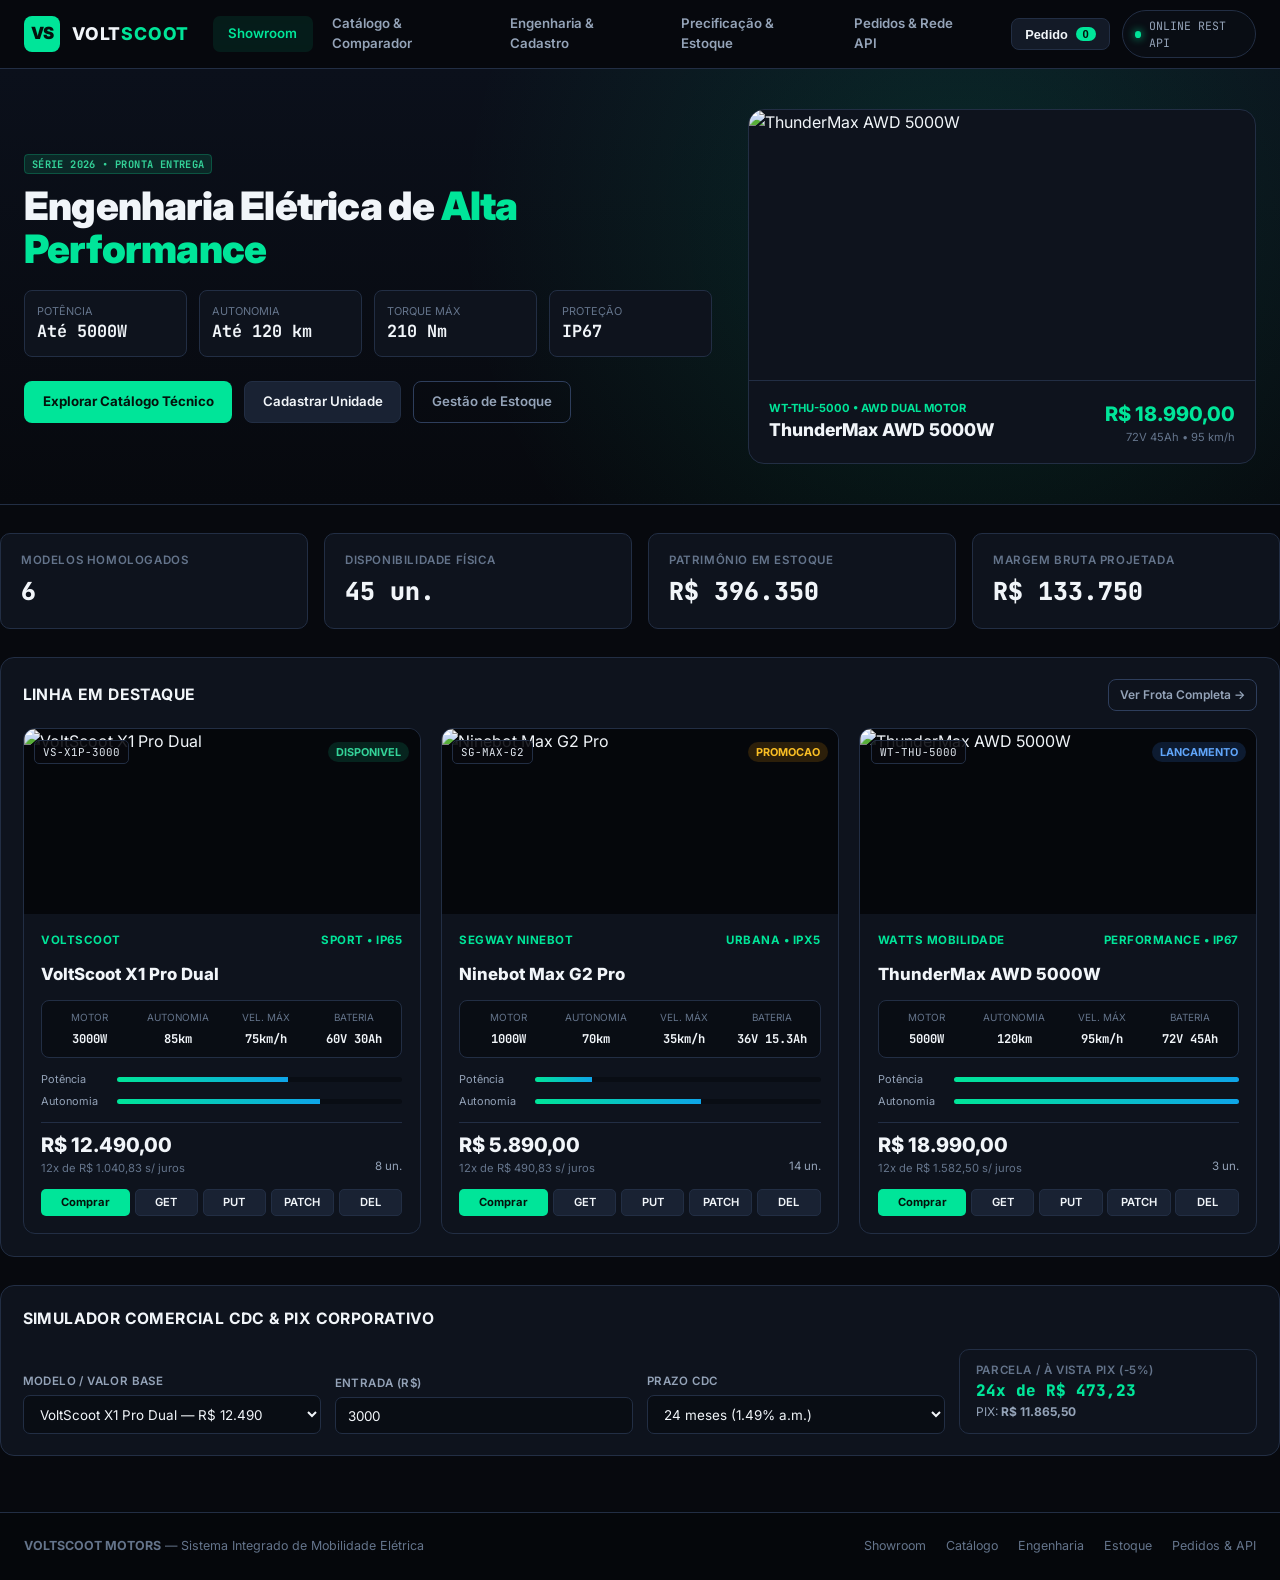
==== commit eb91b293: "comitei" ====
--- a/index.html
+++ b/index.html
@@ -16,7 +16,6 @@
         <div class="brand-mark">VS</div>
         <div>
           <div class="brand-name">VOLT<span>SCOOT</span></div>
-          <span class="brand-tag">Electric Mobility Systems</span>
         </div>
       </a>
 
@@ -93,22 +92,18 @@
       <div class="kpi-box">
         <div class="kpi-label">Modelos Homologados</div>
         <div class="kpi-val" id="statTotalModelos">0</div>
-        <div class="kpi-sub">Sincronizado via GET</div>
       </div>
       <div class="kpi-box">
         <div class="kpi-label">Disponibilidade Física</div>
         <div class="kpi-val" id="statTotalEstoque">0 un.</div>
-        <div class="kpi-sub">Pronta entrega nacional</div>
       </div>
       <div class="kpi-box">
         <div class="kpi-label">Patrimônio em Estoque</div>
         <div class="kpi-val" id="statValorEstoque">R$ 0</div>
-        <div class="kpi-sub">Valor comercial ativo</div>
       </div>
       <div class="kpi-box">
         <div class="kpi-label">Margem Bruta Projetada</div>
         <div class="kpi-val" id="statMargemTotal">R$ 0</div>
-        <div class="kpi-sub">Resultado operacional</div>
       </div>
     </section>
 
